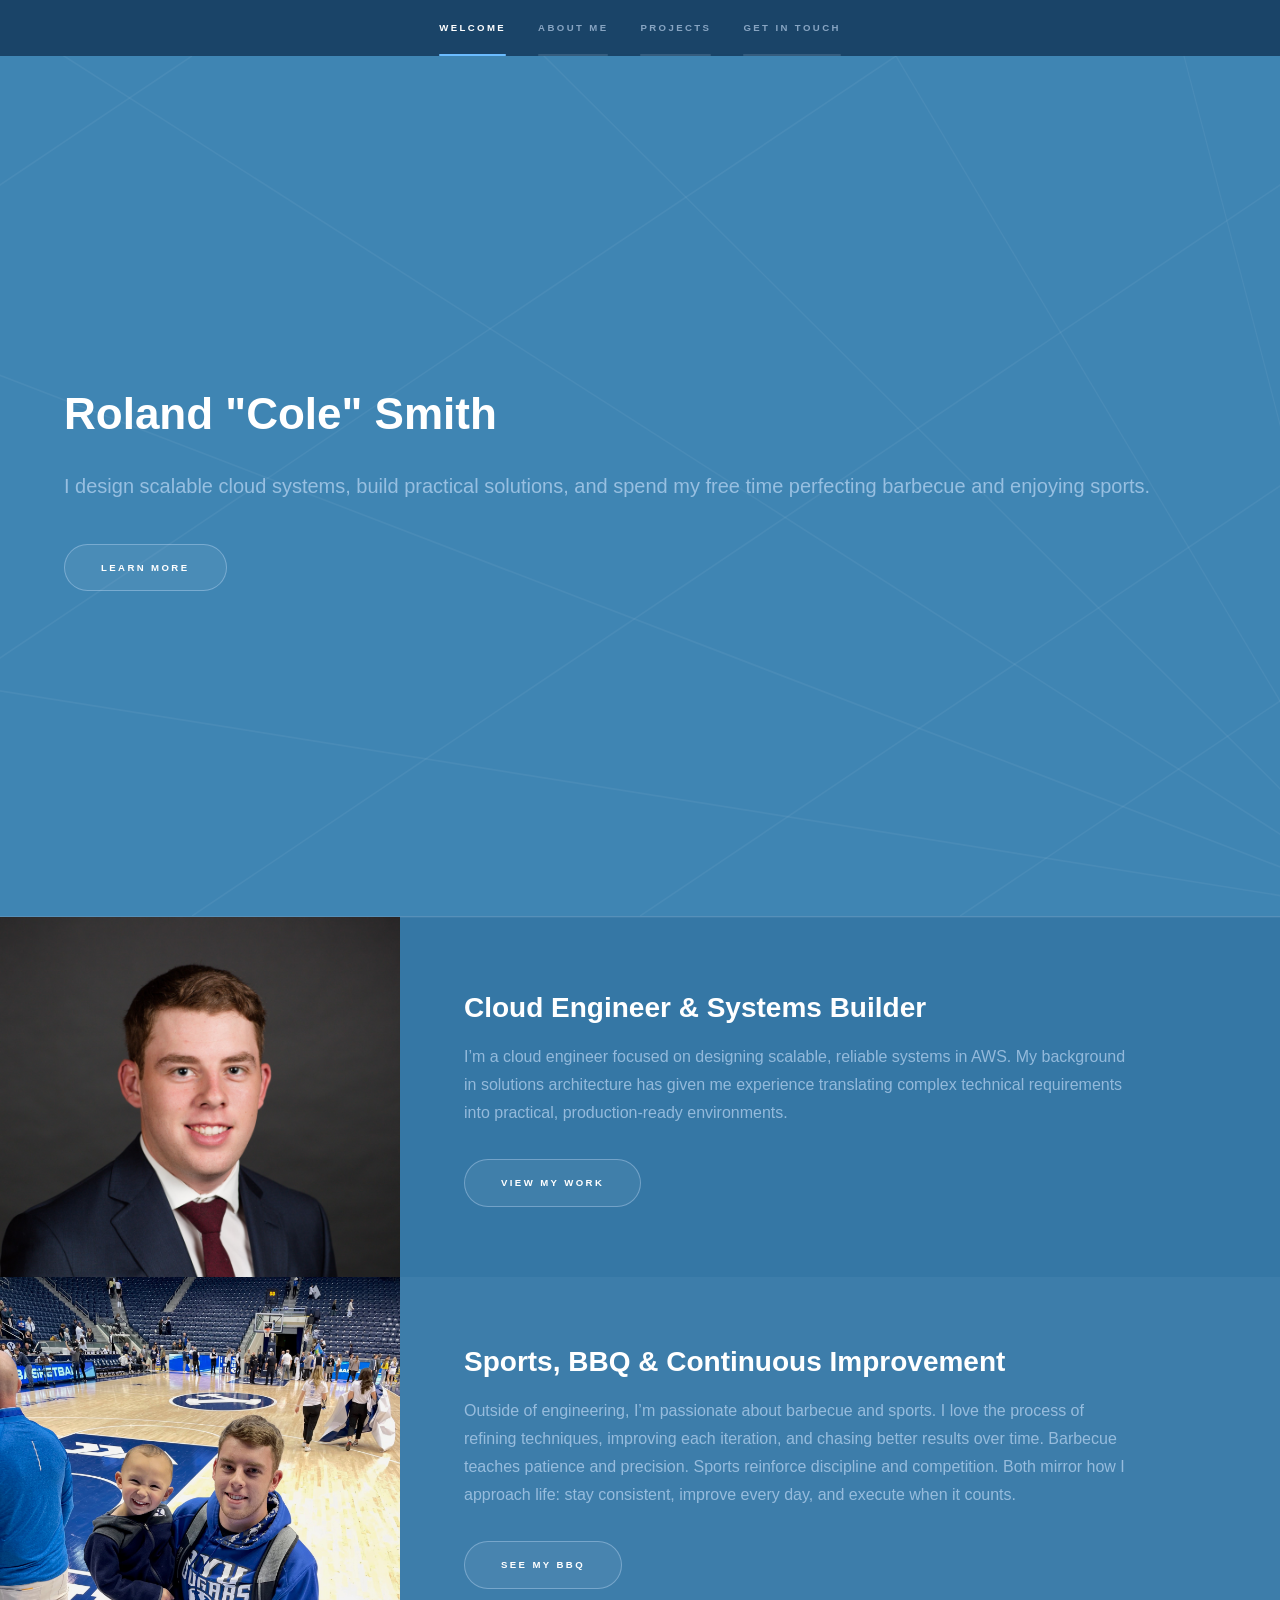
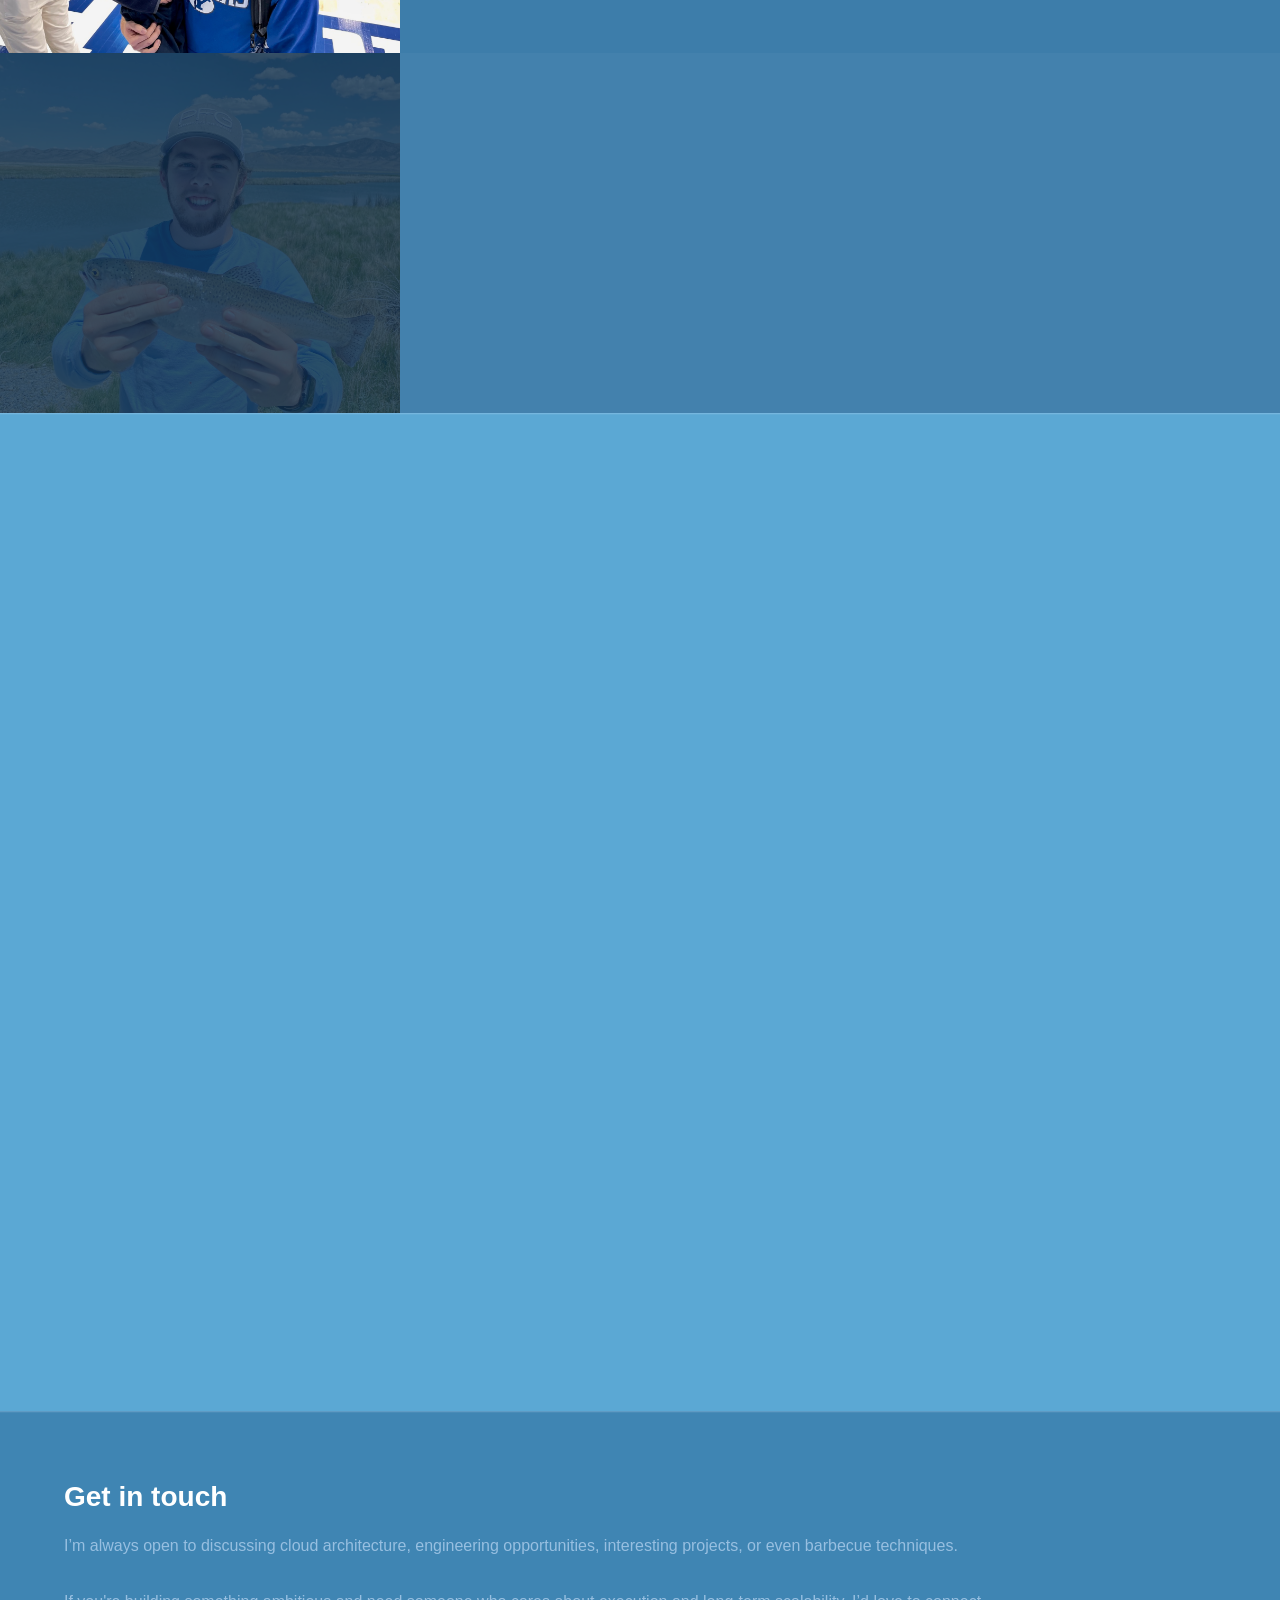
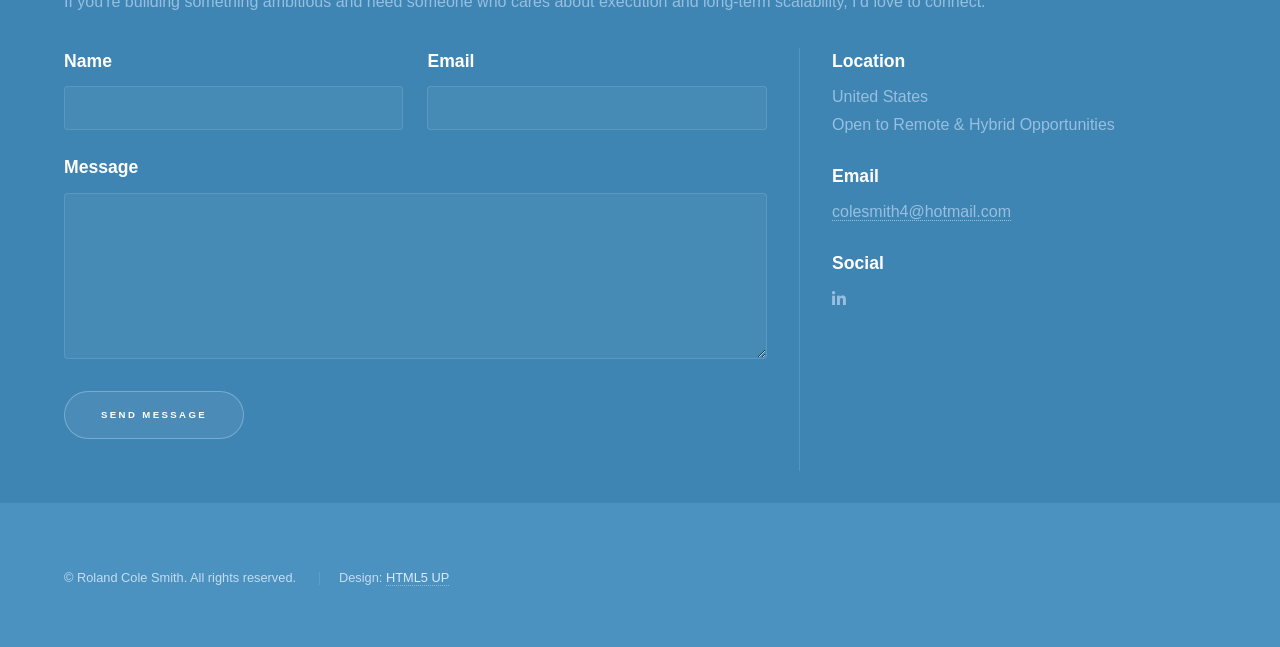
==== index.html @ 02495e06 "api integration" ====
<!doctype html>

<html>
  <head>
    <title>Roland Cole Smith</title>
    <meta charset="utf-8" />
    <meta
      name="viewport"
      content="width=device-width, initial-scale=1, user-scalable=no"
    />
    <link
      rel="icon"
      type="image/png"
      href="assets/images/favicon-rcs.png?v=2"
    />
    <link rel="shortcut icon" href="assets/images/favicon-rcs.png?v=2" />
    <link rel="apple-touch-icon" href="assets/images/favicon-rcs.png?v=2" />
    <link rel="stylesheet" href="assets/css/main.css" />
    <noscript
      ><link rel="stylesheet" href="assets/css/noscript.css"
    /></noscript>
  </head>
  <body class="is-preload">
    <!-- Sidebar -->
    <section id="sidebar">
      <div class="inner">
        <nav>
          <ul>
            <li><a href="#intro">Welcome</a></li>
            <li><a href="#one">About Me</a></li>
            <li><a href="#two">Projects</a></li>
            <li><a href="#three">Get in touch</a></li>
          </ul>
        </nav>
      </div>
    </section>

    <!-- Wrapper -->
    <div id="wrapper">
      <!-- Intro -->
      <section id="intro" class="wrapper style1 fullscreen fade-up">
        <div class="inner">
          <h1>Roland "Cole" Smith</h1>
          <p>
            I design scalable cloud systems, build practical solutions, and
            spend my free time perfecting barbecue and enjoying sports.
          </p>
          <ul class="actions">
            <li><a href="#one" class="button scrolly">Learn more</a></li>
          </ul>
        </div>
      </section>

      <!-- One -->
      <section id="one" class="wrapper style2 spotlights">
        <section>
          <a href="#" class="image"
            ><img
              src="assets/images/headshot.JPG"
              alt=""
              data-position="center center"
          /></a>
          <div class="content">
            <div class="inner">
              <h2>Cloud Engineer & Systems Builder</h2>
              <p>
                I’m a cloud engineer focused on designing scalable, reliable
                systems in AWS. My background in solutions architecture has
                given me experience translating complex technical requirements
                into practical, production-ready environments.
              </p>
              <ul class="actions">
                <li><a href="projects.html" class="button">View My Work</a></li>
              </ul>
            </div>
          </div>
        </section>
        <section>
          <a href="#" class="image"
            ><img
              src="assets/images/IMG_7461.jpeg"
              alt=""
              data-position="top center"
          /></a>
          <div class="content">
            <div class="inner">
              <h2>Sports, BBQ & Continuous Improvement</h2>
              <p>
                Outside of engineering, I’m passionate about barbecue and
                sports. I love the process of refining techniques, improving
                each iteration, and chasing better results over time. Barbecue
                teaches patience and precision. Sports reinforce discipline and
                competition. Both mirror how I approach life: stay consistent,
                improve every day, and execute when it counts.
              </p>
              <ul class="actions">
                <li><a href="food.html" class="button">See my BBQ</a></li>
              </ul>
            </div>
          </div>
        </section>
        <section>
          <a href="#" class="image"
            ><img
              src="assets/images/IMG_8150.jpeg"
              alt=""
              data-position="25% 25%"
          /></a>
          <div class="content">
            <div class="inner">
              <h2>Always Building</h2>
              <p>
                Curiosity drives me. I enjoy experimenting, breaking things,
                fixing them, and improving until they’re clean, scalable,
                resilient, and reproducible
              </p>
              <ul class="actions">
                <li><a href="#two" class="button">Learn More</a></li>
              </ul>
            </div>
          </div>
        </section>
      </section>

      <!-- Two -->
      <section id="two" class="wrapper style3 fade-up">
        <div class="inner">
          <h2>Cloud Projects</h2>
          <p>
            Aspects of hands-on projects that reflect my focus on cloud
            architecture, automation, and scalable systems.
          </p>

          <div class="features">
            <section>
              <span class="icon solid major fa-download"></span>
              <h3>Serverless Data Lake</h3>
              <p>
                Built an AWS-based data ingestion and transformation pipeline
                using S3, Lambda, Glue, and DynamoDB.
              </p>
            </section>
            <section>
              <span class="icon solid major fa-code"></span>
              <h3>Infrastructure as Code</h3>
              <p>
                Designed reproducible cloud environments using Terraform and
                CloudFormation. Automated provisioning for scalable,
                production-ready deployments.
              </p>
            </section>
            <section>
              <span class="icon solid major fa-sync-alt"></span>
              <h3>CI/CD with GitHub Actions</h3>
              <p>
                Built a GitHub Actions pipeline that automatically deploys site
                updates on push, giving a fast, repeatable release workflow.
              </p>
            </section>
            <section>
              <span class="icon solid major fa-cog"></span>
              <h3>Event-Driven Architecture</h3>
              <p>
                Implemented event-based workflows using SQS, SNS, and Lambda to
                decouple services and improve system resilience.
              </p>
            </section>
            <section>
              <span class="icon solid major fa-dollar-sign"></span>
              <h3>Cloud Cost Optimization</h3>
              <p>
                Analyzed and re-architected workloads to reduce unnecessary
                spend while maintaining performance and availability.
              </p>
            </section>
            <!--
            <section>
              <span class="icon solid major fa-gem"></span>
              <h3>Personal Experiments</h3>
              <p>
                Continuously building small systems to test architectural
                patterns, automation strategies, and new AWS services.
              </p>
            </section>
            
            -->
            <section>
              <span class="icon solid major fa-lock"></span>
              <h3>Security & Best Practices</h3>
              <p>
                Implemented IAM role design, least-privilege access policies,
                and logging/monitoring strategies to strengthen cloud security
                posture.
              </p>
            </section>
          </div>
          <ul class="actions">
            <li>
              <a href="projects.html" class="button">View This Project</a>
            </li>
          </ul>
        </div>
      </section>

      <!-- Three -->
      <section id="three" class="wrapper style1 fade-up">
        <div class="inner">
          <h2>Get in touch</h2>
          <p>
            I’m always open to discussing cloud architecture, engineering
            opportunities, interesting projects, or even barbecue techniques.
            <br /><br />
            If you're building something ambitious and need someone who cares
            about execution and long-term scalability, I’d love to connect.
          </p>

          <div class="split style1">
            <section>
              <form method="post" action="#">
                <div class="fields">
                  <div class="field half">
                    <label for="name">Name</label>
                    <input type="text" name="name" id="name" />
                  </div>
                  <div class="field half">
                    <label for="email">Email</label>
                    <input type="text" name="email" id="email" />
                  </div>
                  <div class="field">
                    <label for="message">Message</label>
                    <textarea name="message" id="message" rows="5"></textarea>
                  </div>
                </div>
                <ul class="actions">
                  <li><a href="" class="button submit">Send Message</a></li>
                </ul>
              </form>
            </section>
            <section>
              <ul class="contact">
                <li>
                  <h3>Location</h3>
                  <span>
                    United States<br />
                    Open to Remote & Hybrid Opportunities
                  </span>
                </li>
                <li>
                  <h3>Email</h3>
                  <a href="mailto:colesmith4+rolandcole@hotmail.com"
                    >colesmith4@hotmail.com</a
                  >
                </li>
                <li>
                  <h3>Social</h3>
                  <ul class="icons">
                    <li>
                      <a
                        href="https://www.linkedin.com/in/rolandcolesmith/"
                        class="icon brands fa-linkedin-in"
                        target="_blank"
                        ><span class="label">LinkedIn</span></a
                      >
                    </li>
                  </ul>
                </li>
              </ul>
            </section>
          </div>
        </div>
      </section>
    </div>

    <!-- Footer -->
    <footer id="footer" class="wrapper style1-alt">
      <div class="inner">
        <ul class="menu">
          <li>&copy; Roland Cole Smith. All rights reserved.</li>
          <li>Design: <a href="http://html5up.net">HTML5 UP</a></li>
        </ul>
      </div>
    </footer>

    <!-- Scripts -->
    <script src="assets/js/jquery.min.js"></script>
    <script src="assets/js/jquery.scrollex.min.js"></script>
    <script src="assets/js/jquery.scrolly.min.js"></script>
    <script src="assets/js/browser.min.js"></script>
    <script src="assets/js/breakpoints.min.js"></script>
    <script src="assets/js/util.js"></script>
    <script src="assets/js/main.js"></script>
  </body>
</html>
---- assets/css/main.css ----
@import url(fontawesome-all.min.css);

/*
	Hyperspace by HTML5 UP
	html5up.net | @ajlkn
	Free for personal and commercial use under the CCA 3.0 license (html5up.net/license)
*/

html,
body,
div,
span,
applet,
object,
iframe,
h1,
h2,
h3,
h4,
h5,
h6,
p,
blockquote,
pre,
a,
abbr,
acronym,
address,
big,
cite,
code,
del,
dfn,
em,
img,
ins,
kbd,
q,
s,
samp,
small,
strike,
strong,
sub,
sup,
tt,
var,
b,
u,
i,
center,
dl,
dt,
dd,
ol,
ul,
li,
fieldset,
form,
label,
legend,
table,
caption,
tbody,
tfoot,
thead,
tr,
th,
td,
article,
aside,
canvas,
details,
embed,
figure,
figcaption,
footer,
header,
hgroup,
menu,
nav,
output,
ruby,
section,
summary,
time,
mark,
audio,
video {
  margin: 0;
  padding: 0;
  border: 0;
  font-size: 100%;
  font: inherit;
  vertical-align: baseline;
}

article,
aside,
details,
figcaption,
figure,
footer,
header,
hgroup,
menu,
nav,
section {
  display: block;
}

body {
  line-height: 1;
}

ol,
ul {
  list-style: none;
}

blockquote,
q {
  quotes: none;
}

blockquote:before,
blockquote:after,
q:before,
q:after {
  content: "";
  content: none;
}

table {
  border-collapse: collapse;
  border-spacing: 0;
}

body {
  -webkit-text-size-adjust: none;
}

mark {
  background-color: transparent;
  color: inherit;
}

input::-moz-focus-inner {
  border: 0;
  padding: 0;
}

input,
select,
textarea {
  -moz-appearance: none;
  -webkit-appearance: none;
  -ms-appearance: none;
  appearance: none;
}

/* Basic */

@-ms-viewport {
  width: device-width;
}

body {
  -ms-overflow-style: scrollbar;
}

@media screen and (max-width: 480px) {
  html,
  body {
    min-width: 320px;
  }
}

html {
  box-sizing: border-box;
}

*,
*:before,
*:after {
  box-sizing: inherit;
}

body {
  background: #f4f8ff;
}

body.is-preload *,
body.is-preload *:before,
body.is-preload *:after {
  -moz-animation: none !important;
  -webkit-animation: none !important;
  -ms-animation: none !important;
  animation: none !important;
  -moz-transition: none !important;
  -webkit-transition: none !important;
  -ms-transition: none !important;
  transition: none !important;
}

/* Type */

body,
input,
select,
textarea {
  color: rgba(210, 230, 255, 0.6);
  font-family: Arial, Helvetica, sans-serif;
  font-size: 16.5pt;
  font-weight: normal;
  line-height: 1.75;
}

@media screen and (max-width: 1680px) {
  body,
  input,
  select,
  textarea {
    font-size: 13pt;
  }
}

@media screen and (max-width: 1280px) {
  body,
  input,
  select,
  textarea {
    font-size: 12pt;
  }
}

@media screen and (max-width: 360px) {
  body,
  input,
  select,
  textarea {
    font-size: 11pt;
  }
}

a {
  -moz-transition:
    color 0.2s ease,
    border-bottom-color 0.2s ease;
  -webkit-transition:
    color 0.2s ease,
    border-bottom-color 0.2s ease;
  -ms-transition:
    color 0.2s ease,
    border-bottom-color 0.2s ease;
  transition:
    color 0.2s ease,
    border-bottom-color 0.2s ease;
  border-bottom: dotted 1px rgba(210, 230, 255, 0.6);
  color: inherit;
  text-decoration: none;
}

a:hover {
  border-bottom-color: transparent;
  color: #ffffff;
}

strong,
b {
  color: #ffffff;
  font-weight: bold;
}

em,
i {
  font-style: italic;
}

p {
  margin: 0 0 2em 0;
}

h1,
h2,
h3,
h4,
h5,
h6 {
  color: #ffffff;
  font-weight: bold;
  line-height: 1.5;
  margin: 0 0 0.5em 0;
}

h1 a,
h2 a,
h3 a,
h4 a,
h5 a,
h6 a {
  color: inherit;
  text-decoration: none;
}

h1 {
  font-size: 2.75em;
}

h1.major {
  margin: 0 0 1.3em 0;
  position: relative;
  padding-bottom: 0.35em;
}

h1.major:after {
  background-image: -moz-linear-gradient(to right, #3f8efc, #6bbcff);
  background-image: -webkit-linear-gradient(to right, #3f8efc, #6bbcff);
  background-image: -ms-linear-gradient(to right, #3f8efc, #6bbcff);
  background-image: linear-gradient(to right, #3f8efc, #6bbcff);
  -moz-transition: max-width 0.2s ease;
  -webkit-transition: max-width 0.2s ease;
  -ms-transition: max-width 0.2s ease;
  transition: max-width 0.2s ease;
  border-radius: 0.2em;
  bottom: 0;
  content: "";
  height: 0.05em;
  position: absolute;
  right: 0;
  width: 100%;
}

h2 {
  font-size: 1.75em;
}

h3 {
  font-size: 1.1em;
}

h4 {
  font-size: 1em;
}

h5 {
  font-size: 0.8em;
}

h6 {
  font-size: 0.6em;
}

@media screen and (max-width: 736px) {
  h1 {
    font-size: 2em;
  }

  h2 {
    font-size: 1.25em;
  }

  h3 {
    font-size: 1em;
  }

  h4 {
    font-size: 0.8em;
  }

  h5 {
    font-size: 0.6em;
  }

  h6 {
    font-size: 0.6em;
  }
}

sub {
  font-size: 0.8em;
  position: relative;
  top: 0.5em;
}

sup {
  font-size: 0.8em;
  position: relative;
  top: -0.5em;
}

blockquote {
  border-left: solid 4px rgba(210, 230, 255, 0.15);
  font-style: italic;
  margin: 0 0 2em 0;
  padding: 0.5em 0 0.5em 2em;
}

code {
  background: rgba(210, 230, 255, 0.05);
  border-radius: 0.25em;
  border: solid 1px rgba(210, 230, 255, 0.15);
  font-family: "Courier New", monospace;
  font-size: 0.9em;
  margin: 0 0.25em;
  padding: 0.25em 0.65em;
}

pre {
  -webkit-overflow-scrolling: touch;
  font-family: "Courier New", monospace;
  font-size: 0.9em;
  margin: 0 0 2em 0;
}

pre code {
  display: block;
  line-height: 1.75em;
  padding: 1em 1.5em;
  overflow-x: auto;
}

hr {
  border: 0;
  border-bottom: solid 1px rgba(210, 230, 255, 0.15);
  margin: 2em 0;
}

hr.major {
  margin: 3em 0;
}

.align-left {
  text-align: left;
}

.align-center {
  text-align: center;
}

.align-right {
  text-align: right;
}

/* Row */

.row {
  display: flex;
  flex-wrap: wrap;
  box-sizing: border-box;
  align-items: stretch;
}

.row > * {
  box-sizing: border-box;
}

.row.gtr-uniform > * > :last-child {
  margin-bottom: 0;
}

.row.aln-left {
  justify-content: flex-start;
}

.row.aln-center {
  justify-content: center;
}

.row.aln-right {
  justify-content: flex-end;
}

.row.aln-top {
  align-items: flex-start;
}

.row.aln-middle {
  align-items: center;
}

.row.aln-bottom {
  align-items: flex-end;
}

.row > .imp {
  order: -1;
}

.row > .col-1 {
  width: 8.33333%;
}

.row > .off-1 {
  margin-left: 8.33333%;
}

.row > .col-2 {
  width: 16.66667%;
}

.row > .off-2 {
  margin-left: 16.66667%;
}

.row > .col-3 {
  width: 25%;
}

.row > .off-3 {
  margin-left: 25%;
}

.row > .col-4 {
  width: 33.33333%;
}

.row > .off-4 {
  margin-left: 33.33333%;
}

.row > .col-5 {
  width: 41.66667%;
}

.row > .off-5 {
  margin-left: 41.66667%;
}

.row > .col-6 {
  width: 50%;
}

.row > .off-6 {
  margin-left: 50%;
}

.row > .col-7 {
  width: 58.33333%;
}

.row > .off-7 {
  margin-left: 58.33333%;
}

.row > .col-8 {
  width: 66.66667%;
}

.row > .off-8 {
  margin-left: 66.66667%;
}

.row > .col-9 {
  width: 75%;
}

.row > .off-9 {
  margin-left: 75%;
}

.row > .col-10 {
  width: 83.33333%;
}

.row > .off-10 {
  margin-left: 83.33333%;
}

.row > .col-11 {
  width: 91.66667%;
}

.row > .off-11 {
  margin-left: 91.66667%;
}

.row > .col-12 {
  width: 100%;
}

.row > .off-12 {
  margin-left: 100%;
}

.row.gtr-0 {
  margin-top: 0;
  margin-left: 0em;
}

.row.gtr-0 > * {
  padding: 0 0 0 0em;
}

.row.gtr-0.gtr-uniform {
  margin-top: 0em;
}

.row.gtr-0.gtr-uniform > * {
  padding-top: 0em;
}

.row.gtr-25 {
  margin-top: 0;
  margin-left: -0.375em;
}

.row.gtr-25 > * {
  padding: 0 0 0 0.375em;
}

.row.gtr-25.gtr-uniform {
  margin-top: -0.375em;
}

.row.gtr-25.gtr-uniform > * {
  padding-top: 0.375em;
}

.row.gtr-50 {
  margin-top: 0;
  margin-left: -0.75em;
}

.row.gtr-50 > * {
  padding: 0 0 0 0.75em;
}

.row.gtr-50.gtr-uniform {
  margin-top: -0.75em;
}

.row.gtr-50.gtr-uniform > * {
  padding-top: 0.75em;
}

.row {
  margin-top: 0;
  margin-left: -1.5em;
}

.row > * {
  padding: 0 0 0 1.5em;
}

.row.gtr-uniform {
  margin-top: -1.5em;
}

.row.gtr-uniform > * {
  padding-top: 1.5em;
}

.row.gtr-150 {
  margin-top: 0;
  margin-left: -2.25em;
}

.row.gtr-150 > * {
  padding: 0 0 0 2.25em;
}

.row.gtr-150.gtr-uniform {
  margin-top: -2.25em;
}

.row.gtr-150.gtr-uniform > * {
  padding-top: 2.25em;
}

.row.gtr-200 {
  margin-top: 0;
  margin-left: -3em;
}

.row.gtr-200 > * {
  padding: 0 0 0 3em;
}

.row.gtr-200.gtr-uniform {
  margin-top: -3em;
}

.row.gtr-200.gtr-uniform > * {
  padding-top: 3em;
}

@media screen and (max-width: 1680px) {
  .row {
    display: flex;
    flex-wrap: wrap;
    box-sizing: border-box;
    align-items: stretch;
  }

  .row > * {
    box-sizing: border-box;
  }

  .row.gtr-uniform > * > :last-child {
    margin-bottom: 0;
  }

  .row.aln-left {
    justify-content: flex-start;
  }

  .row.aln-center {
    justify-content: center;
  }

  .row.aln-right {
    justify-content: flex-end;
  }

  .row.aln-top {
    align-items: flex-start;
  }

  .row.aln-middle {
    align-items: center;
  }

  .row.aln-bottom {
    align-items: flex-end;
  }

  .row > .imp-xlarge {
    order: -1;
  }

  .row > .col-1-xlarge {
    width: 8.33333%;
  }

  .row > .off-1-xlarge {
    margin-left: 8.33333%;
  }

  .row > .col-2-xlarge {
    width: 16.66667%;
  }

  .row > .off-2-xlarge {
    margin-left: 16.66667%;
  }

  .row > .col-3-xlarge {
    width: 25%;
  }

  .row > .off-3-xlarge {
    margin-left: 25%;
  }

  .row > .col-4-xlarge {
    width: 33.33333%;
  }

  .row > .off-4-xlarge {
    margin-left: 33.33333%;
  }

  .row > .col-5-xlarge {
    width: 41.66667%;
  }

  .row > .off-5-xlarge {
    margin-left: 41.66667%;
  }

  .row > .col-6-xlarge {
    width: 50%;
  }

  .row > .off-6-xlarge {
    margin-left: 50%;
  }

  .row > .col-7-xlarge {
    width: 58.33333%;
  }

  .row > .off-7-xlarge {
    margin-left: 58.33333%;
  }

  .row > .col-8-xlarge {
    width: 66.66667%;
  }

  .row > .off-8-xlarge {
    margin-left: 66.66667%;
  }

  .row > .col-9-xlarge {
    width: 75%;
  }

  .row > .off-9-xlarge {
    margin-left: 75%;
  }

  .row > .col-10-xlarge {
    width: 83.33333%;
  }

  .row > .off-10-xlarge {
    margin-left: 83.33333%;
  }

  .row > .col-11-xlarge {
    width: 91.66667%;
  }

  .row > .off-11-xlarge {
    margin-left: 91.66667%;
  }

  .row > .col-12-xlarge {
    width: 100%;
  }

  .row > .off-12-xlarge {
    margin-left: 100%;
  }

  .row.gtr-0 {
    margin-top: 0;
    margin-left: 0em;
  }

  .row.gtr-0 > * {
    padding: 0 0 0 0em;
  }

  .row.gtr-0.gtr-uniform {
    margin-top: 0em;
  }

  .row.gtr-0.gtr-uniform > * {
    padding-top: 0em;
  }

  .row.gtr-25 {
    margin-top: 0;
    margin-left: -0.375em;
  }

  .row.gtr-25 > * {
    padding: 0 0 0 0.375em;
  }

  .row.gtr-25.gtr-uniform {
    margin-top: -0.375em;
  }

  .row.gtr-25.gtr-uniform > * {
    padding-top: 0.375em;
  }

  .row.gtr-50 {
    margin-top: 0;
    margin-left: -0.75em;
  }

  .row.gtr-50 > * {
    padding: 0 0 0 0.75em;
  }

  .row.gtr-50.gtr-uniform {
    margin-top: -0.75em;
  }

  .row.gtr-50.gtr-uniform > * {
    padding-top: 0.75em;
  }

  .row {
    margin-top: 0;
    margin-left: -1.5em;
  }

  .row > * {
    padding: 0 0 0 1.5em;
  }

  .row.gtr-uniform {
    margin-top: -1.5em;
  }

  .row.gtr-uniform > * {
    padding-top: 1.5em;
  }

  .row.gtr-150 {
    margin-top: 0;
    margin-left: -2.25em;
  }

  .row.gtr-150 > * {
    padding: 0 0 0 2.25em;
  }

  .row.gtr-150.gtr-uniform {
    margin-top: -2.25em;
  }

  .row.gtr-150.gtr-uniform > * {
    padding-top: 2.25em;
  }

  .row.gtr-200 {
    margin-top: 0;
    margin-left: -3em;
  }

  .row.gtr-200 > * {
    padding: 0 0 0 3em;
  }

  .row.gtr-200.gtr-uniform {
    margin-top: -3em;
  }

  .row.gtr-200.gtr-uniform > * {
    padding-top: 3em;
  }
}

@media screen and (max-width: 1280px) {
  .row {
    display: flex;
    flex-wrap: wrap;
    box-sizing: border-box;
    align-items: stretch;
  }

  .row > * {
    box-sizing: border-box;
  }

  .row.gtr-uniform > * > :last-child {
    margin-bottom: 0;
  }

  .row.aln-left {
    justify-content: flex-start;
  }

  .row.aln-center {
    justify-content: center;
  }

  .row.aln-right {
    justify-content: flex-end;
  }

  .row.aln-top {
    align-items: flex-start;
  }

  .row.aln-middle {
    align-items: center;
  }

  .row.aln-bottom {
    align-items: flex-end;
  }

  .row > .imp-large {
    order: -1;
  }

  .row > .col-1-large {
    width: 8.33333%;
  }

  .row > .off-1-large {
    margin-left: 8.33333%;
  }

  .row > .col-2-large {
    width: 16.66667%;
  }

  .row > .off-2-large {
    margin-left: 16.66667%;
  }

  .row > .col-3-large {
    width: 25%;
  }

  .row > .off-3-large {
    margin-left: 25%;
  }

  .row > .col-4-large {
    width: 33.33333%;
  }

  .row > .off-4-large {
    margin-left: 33.33333%;
  }

  .row > .col-5-large {
    width: 41.66667%;
  }

  .row > .off-5-large {
    margin-left: 41.66667%;
  }

  .row > .col-6-large {
    width: 50%;
  }

  .row > .off-6-large {
    margin-left: 50%;
  }

  .row > .col-7-large {
    width: 58.33333%;
  }

  .row > .off-7-large {
    margin-left: 58.33333%;
  }

  .row > .col-8-large {
    width: 66.66667%;
  }

  .row > .off-8-large {
    margin-left: 66.66667%;
  }

  .row > .col-9-large {
    width: 75%;
  }

  .row > .off-9-large {
    margin-left: 75%;
  }

  .row > .col-10-large {
    width: 83.33333%;
  }

  .row > .off-10-large {
    margin-left: 83.33333%;
  }

  .row > .col-11-large {
    width: 91.66667%;
  }

  .row > .off-11-large {
    margin-left: 91.66667%;
  }

  .row > .col-12-large {
    width: 100%;
  }

  .row > .off-12-large {
    margin-left: 100%;
  }

  .row.gtr-0 {
    margin-top: 0;
    margin-left: 0em;
  }

  .row.gtr-0 > * {
    padding: 0 0 0 0em;
  }

  .row.gtr-0.gtr-uniform {
    margin-top: 0em;
  }

  .row.gtr-0.gtr-uniform > * {
    padding-top: 0em;
  }

  .row.gtr-25 {
    margin-top: 0;
    margin-left: -0.375em;
  }

  .row.gtr-25 > * {
    padding: 0 0 0 0.375em;
  }

  .row.gtr-25.gtr-uniform {
    margin-top: -0.375em;
  }

  .row.gtr-25.gtr-uniform > * {
    padding-top: 0.375em;
  }

  .row.gtr-50 {
    margin-top: 0;
    margin-left: -0.75em;
  }

  .row.gtr-50 > * {
    padding: 0 0 0 0.75em;
  }

  .row.gtr-50.gtr-uniform {
    margin-top: -0.75em;
  }

  .row.gtr-50.gtr-uniform > * {
    padding-top: 0.75em;
  }

  .row {
    margin-top: 0;
    margin-left: -1.5em;
  }

  .row > * {
    padding: 0 0 0 1.5em;
  }

  .row.gtr-uniform {
    margin-top: -1.5em;
  }

  .row.gtr-uniform > * {
    padding-top: 1.5em;
  }

  .row.gtr-150 {
    margin-top: 0;
    margin-left: -2.25em;
  }

  .row.gtr-150 > * {
    padding: 0 0 0 2.25em;
  }

  .row.gtr-150.gtr-uniform {
    margin-top: -2.25em;
  }

  .row.gtr-150.gtr-uniform > * {
    padding-top: 2.25em;
  }

  .row.gtr-200 {
    margin-top: 0;
    margin-left: -3em;
  }

  .row.gtr-200 > * {
    padding: 0 0 0 3em;
  }

  .row.gtr-200.gtr-uniform {
    margin-top: -3em;
  }

  .row.gtr-200.gtr-uniform > * {
    padding-top: 3em;
  }
}

@media screen and (max-width: 980px) {
  .row {
    display: flex;
    flex-wrap: wrap;
    box-sizing: border-box;
    align-items: stretch;
  }

  .row > * {
    box-sizing: border-box;
  }

  .row.gtr-uniform > * > :last-child {
    margin-bottom: 0;
  }

  .row.aln-left {
    justify-content: flex-start;
  }

  .row.aln-center {
    justify-content: center;
  }

  .row.aln-right {
    justify-content: flex-end;
  }

  .row.aln-top {
    align-items: flex-start;
  }

  .row.aln-middle {
    align-items: center;
  }

  .row.aln-bottom {
    align-items: flex-end;
  }

  .row > .imp-medium {
    order: -1;
  }

  .row > .col-1-medium {
    width: 8.33333%;
  }

  .row > .off-1-medium {
    margin-left: 8.33333%;
  }

  .row > .col-2-medium {
    width: 16.66667%;
  }

  .row > .off-2-medium {
    margin-left: 16.66667%;
  }

  .row > .col-3-medium {
    width: 25%;
  }

  .row > .off-3-medium {
    margin-left: 25%;
  }

  .row > .col-4-medium {
    width: 33.33333%;
  }

  .row > .off-4-medium {
    margin-left: 33.33333%;
  }

  .row > .col-5-medium {
    width: 41.66667%;
  }

  .row > .off-5-medium {
    margin-left: 41.66667%;
  }

  .row > .col-6-medium {
    width: 50%;
  }

  .row > .off-6-medium {
    margin-left: 50%;
  }

  .row > .col-7-medium {
    width: 58.33333%;
  }

  .row > .off-7-medium {
    margin-left: 58.33333%;
  }

  .row > .col-8-medium {
    width: 66.66667%;
  }

  .row > .off-8-medium {
    margin-left: 66.66667%;
  }

  .row > .col-9-medium {
    width: 75%;
  }

  .row > .off-9-medium {
    margin-left: 75%;
  }

  .row > .col-10-medium {
    width: 83.33333%;
  }

  .row > .off-10-medium {
    margin-left: 83.33333%;
  }

  .row > .col-11-medium {
    width: 91.66667%;
  }

  .row > .off-11-medium {
    margin-left: 91.66667%;
  }

  .row > .col-12-medium {
    width: 100%;
  }

  .row > .off-12-medium {
    margin-left: 100%;
  }

  .row.gtr-0 {
    margin-top: 0;
    margin-left: 0em;
  }

  .row.gtr-0 > * {
    padding: 0 0 0 0em;
  }

  .row.gtr-0.gtr-uniform {
    margin-top: 0em;
  }

  .row.gtr-0.gtr-uniform > * {
    padding-top: 0em;
  }

  .row.gtr-25 {
    margin-top: 0;
    margin-left: -0.375em;
  }

  .row.gtr-25 > * {
    padding: 0 0 0 0.375em;
  }

  .row.gtr-25.gtr-uniform {
    margin-top: -0.375em;
  }

  .row.gtr-25.gtr-uniform > * {
    padding-top: 0.375em;
  }

  .row.gtr-50 {
    margin-top: 0;
    margin-left: -0.75em;
  }

  .row.gtr-50 > * {
    padding: 0 0 0 0.75em;
  }

  .row.gtr-50.gtr-uniform {
    margin-top: -0.75em;
  }

  .row.gtr-50.gtr-uniform > * {
    padding-top: 0.75em;
  }

  .row {
    margin-top: 0;
    margin-left: -1.5em;
  }

  .row > * {
    padding: 0 0 0 1.5em;
  }

  .row.gtr-uniform {
    margin-top: -1.5em;
  }

  .row.gtr-uniform > * {
    padding-top: 1.5em;
  }

  .row.gtr-150 {
    margin-top: 0;
    margin-left: -2.25em;
  }

  .row.gtr-150 > * {
    padding: 0 0 0 2.25em;
  }

  .row.gtr-150.gtr-uniform {
    margin-top: -2.25em;
  }

  .row.gtr-150.gtr-uniform > * {
    padding-top: 2.25em;
  }

  .row.gtr-200 {
    margin-top: 0;
    margin-left: -3em;
  }

  .row.gtr-200 > * {
    padding: 0 0 0 3em;
  }

  .row.gtr-200.gtr-uniform {
    margin-top: -3em;
  }

  .row.gtr-200.gtr-uniform > * {
    padding-top: 3em;
  }
}

@media screen and (max-width: 736px) {
  .row {
    display: flex;
    flex-wrap: wrap;
    box-sizing: border-box;
    align-items: stretch;
  }

  .row > * {
    box-sizing: border-box;
  }

  .row.gtr-uniform > * > :last-child {
    margin-bottom: 0;
  }

  .row.aln-left {
    justify-content: flex-start;
  }

  .row.aln-center {
    justify-content: center;
  }

  .row.aln-right {
    justify-content: flex-end;
  }

  .row.aln-top {
    align-items: flex-start;
  }

  .row.aln-middle {
    align-items: center;
  }

  .row.aln-bottom {
    align-items: flex-end;
  }

  .row > .imp-small {
    order: -1;
  }

  .row > .col-1-small {
    width: 8.33333%;
  }

  .row > .off-1-small {
    margin-left: 8.33333%;
  }

  .row > .col-2-small {
    width: 16.66667%;
  }

  .row > .off-2-small {
    margin-left: 16.66667%;
  }

  .row > .col-3-small {
    width: 25%;
  }

  .row > .off-3-small {
    margin-left: 25%;
  }

  .row > .col-4-small {
    width: 33.33333%;
  }

  .row > .off-4-small {
    margin-left: 33.33333%;
  }

  .row > .col-5-small {
    width: 41.66667%;
  }

  .row > .off-5-small {
    margin-left: 41.66667%;
  }

  .row > .col-6-small {
    width: 50%;
  }

  .row > .off-6-small {
    margin-left: 50%;
  }

  .row > .col-7-small {
    width: 58.33333%;
  }

  .row > .off-7-small {
    margin-left: 58.33333%;
  }

  .row > .col-8-small {
    width: 66.66667%;
  }

  .row > .off-8-small {
    margin-left: 66.66667%;
  }

  .row > .col-9-small {
    width: 75%;
  }

  .row > .off-9-small {
    margin-left: 75%;
  }

  .row > .col-10-small {
    width: 83.33333%;
  }

  .row > .off-10-small {
    margin-left: 83.33333%;
  }

  .row > .col-11-small {
    width: 91.66667%;
  }

  .row > .off-11-small {
    margin-left: 91.66667%;
  }

  .row > .col-12-small {
    width: 100%;
  }

  .row > .off-12-small {
    margin-left: 100%;
  }

  .row.gtr-0 {
    margin-top: 0;
    margin-left: 0em;
  }

  .row.gtr-0 > * {
    padding: 0 0 0 0em;
  }

  .row.gtr-0.gtr-uniform {
    margin-top: 0em;
  }

  .row.gtr-0.gtr-uniform > * {
    padding-top: 0em;
  }

  .row.gtr-25 {
    margin-top: 0;
    margin-left: -0.375em;
  }

  .row.gtr-25 > * {
    padding: 0 0 0 0.375em;
  }

  .row.gtr-25.gtr-uniform {
    margin-top: -0.375em;
  }

  .row.gtr-25.gtr-uniform > * {
    padding-top: 0.375em;
  }

  .row.gtr-50 {
    margin-top: 0;
    margin-left: -0.75em;
  }

  .row.gtr-50 > * {
    padding: 0 0 0 0.75em;
  }

  .row.gtr-50.gtr-uniform {
    margin-top: -0.75em;
  }

  .row.gtr-50.gtr-uniform > * {
    padding-top: 0.75em;
  }

  .row {
    margin-top: 0;
    margin-left: -1.5em;
  }

  .row > * {
    padding: 0 0 0 1.5em;
  }

  .row.gtr-uniform {
    margin-top: -1.5em;
  }

  .row.gtr-uniform > * {
    padding-top: 1.5em;
  }

  .row.gtr-150 {
    margin-top: 0;
    margin-left: -2.25em;
  }

  .row.gtr-150 > * {
    padding: 0 0 0 2.25em;
  }

  .row.gtr-150.gtr-uniform {
    margin-top: -2.25em;
  }

  .row.gtr-150.gtr-uniform > * {
    padding-top: 2.25em;
  }

  .row.gtr-200 {
    margin-top: 0;
    margin-left: -3em;
  }

  .row.gtr-200 > * {
    padding: 0 0 0 3em;
  }

  .row.gtr-200.gtr-uniform {
    margin-top: -3em;
  }

  .row.gtr-200.gtr-uniform > * {
    padding-top: 3em;
  }
}

@media screen and (max-width: 480px) {
  .row {
    display: flex;
    flex-wrap: wrap;
    box-sizing: border-box;
    align-items: stretch;
  }

  .row > * {
    box-sizing: border-box;
  }

  .row.gtr-uniform > * > :last-child {
    margin-bottom: 0;
  }

  .row.aln-left {
    justify-content: flex-start;
  }

  .row.aln-center {
    justify-content: center;
  }

  .row.aln-right {
    justify-content: flex-end;
  }

  .row.aln-top {
    align-items: flex-start;
  }

  .row.aln-middle {
    align-items: center;
  }

  .row.aln-bottom {
    align-items: flex-end;
  }

  .row > .imp-xsmall {
    order: -1;
  }

  .row > .col-1-xsmall {
    width: 8.33333%;
  }

  .row > .off-1-xsmall {
    margin-left: 8.33333%;
  }

  .row > .col-2-xsmall {
    width: 16.66667%;
  }

  .row > .off-2-xsmall {
    margin-left: 16.66667%;
  }

  .row > .col-3-xsmall {
    width: 25%;
  }

  .row > .off-3-xsmall {
    margin-left: 25%;
  }

  .row > .col-4-xsmall {
    width: 33.33333%;
  }

  .row > .off-4-xsmall {
    margin-left: 33.33333%;
  }

  .row > .col-5-xsmall {
    width: 41.66667%;
  }

  .row > .off-5-xsmall {
    margin-left: 41.66667%;
  }

  .row > .col-6-xsmall {
    width: 50%;
  }

  .row > .off-6-xsmall {
    margin-left: 50%;
  }

  .row > .col-7-xsmall {
    width: 58.33333%;
  }

  .row > .off-7-xsmall {
    margin-left: 58.33333%;
  }

  .row > .col-8-xsmall {
    width: 66.66667%;
  }

  .row > .off-8-xsmall {
    margin-left: 66.66667%;
  }

  .row > .col-9-xsmall {
    width: 75%;
  }

  .row > .off-9-xsmall {
    margin-left: 75%;
  }

  .row > .col-10-xsmall {
    width: 83.33333%;
  }

  .row > .off-10-xsmall {
    margin-left: 83.33333%;
  }

  .row > .col-11-xsmall {
    width: 91.66667%;
  }

  .row > .off-11-xsmall {
    margin-left: 91.66667%;
  }

  .row > .col-12-xsmall {
    width: 100%;
  }

  .row > .off-12-xsmall {
    margin-left: 100%;
  }

  .row.gtr-0 {
    margin-top: 0;
    margin-left: 0em;
  }

  .row.gtr-0 > * {
    padding: 0 0 0 0em;
  }

  .row.gtr-0.gtr-uniform {
    margin-top: 0em;
  }

  .row.gtr-0.gtr-uniform > * {
    padding-top: 0em;
  }

  .row.gtr-25 {
    margin-top: 0;
    margin-left: -0.375em;
  }

  .row.gtr-25 > * {
    padding: 0 0 0 0.375em;
  }

  .row.gtr-25.gtr-uniform {
    margin-top: -0.375em;
  }

  .row.gtr-25.gtr-uniform > * {
    padding-top: 0.375em;
  }

  .row.gtr-50 {
    margin-top: 0;
    margin-left: -0.75em;
  }

  .row.gtr-50 > * {
    padding: 0 0 0 0.75em;
  }

  .row.gtr-50.gtr-uniform {
    margin-top: -0.75em;
  }

  .row.gtr-50.gtr-uniform > * {
    padding-top: 0.75em;
  }

  .row {
    margin-top: 0;
    margin-left: -1.5em;
  }

  .row > * {
    padding: 0 0 0 1.5em;
  }

  .row.gtr-uniform {
    margin-top: -1.5em;
  }

  .row.gtr-uniform > * {
    padding-top: 1.5em;
  }

  .row.gtr-150 {
    margin-top: 0;
    margin-left: -2.25em;
  }

  .row.gtr-150 > * {
    padding: 0 0 0 2.25em;
  }

  .row.gtr-150.gtr-uniform {
    margin-top: -2.25em;
  }

  .row.gtr-150.gtr-uniform > * {
    padding-top: 2.25em;
  }

  .row.gtr-200 {
    margin-top: 0;
    margin-left: -3em;
  }

  .row.gtr-200 > * {
    padding: 0 0 0 3em;
  }

  .row.gtr-200.gtr-uniform {
    margin-top: -3em;
  }

  .row.gtr-200.gtr-uniform > * {
    padding-top: 3em;
  }
}

/* Box */

.box {
  border-radius: 0.25em;
  border: solid 1px rgba(210, 230, 255, 0.15);
  margin-bottom: 2em;
  padding: 1.5em;
}

.box > :last-child,
.box > :last-child > :last-child,
.box > :last-child > :last-child > :last-child {
  margin-bottom: 0;
}

.box.alt {
  border: 0;
  border-radius: 0;
  padding: 0;
}

/* Button */

input[type="submit"],
input[type="reset"],
input[type="button"],
button,
.button {
  -moz-appearance: none;
  -webkit-appearance: none;
  -ms-appearance: none;
  appearance: none;
  -moz-transition: border-color 0.2s ease;
  -webkit-transition: border-color 0.2s ease;
  -ms-transition: border-color 0.2s ease;
  transition: border-color 0.2s ease;
  background-color: rgba(255, 255, 255, 0.06);
  border: solid 1px !important;
  border-color: rgba(210, 230, 255, 0.35) !important;
  border-radius: 3em;
  color: #ffffff !important;
  cursor: pointer;
  display: inline-block;
  font-size: 0.6em;
  font-weight: bold;
  height: calc(4.75em + 2px);
  letter-spacing: 0.25em;
  line-height: 4.75em;
  outline: 0;
  padding: 0 3.75em;
  position: relative;
  text-align: center;
  text-decoration: none;
  text-transform: uppercase;
  white-space: nowrap;
}

input[type="submit"]:after,
input[type="reset"]:after,
input[type="button"]:after,
button:after,
.button:after {
  -moz-transform: scale(0.25);
  -webkit-transform: scale(0.25);
  -ms-transform: scale(0.25);
  transform: scale(0.25);
  pointer-events: none;
  -moz-transition:
    opacity 0.2s ease,
    -moz-transform 0.2s ease;
  -webkit-transition:
    opacity 0.2s ease,
    -webkit-transform 0.2s ease;
  -ms-transition:
    opacity 0.2s ease,
    -ms-transform 0.2s ease;
  transition:
    opacity 0.2s ease,
    transform 0.2s ease;
  background: #ffffff;
  border-radius: 3em;
  content: "";
  height: 100%;
  left: 0;
  opacity: 0;
  position: absolute;
  top: 0;
  width: 100%;
}

input[type="submit"].icon:before,
input[type="reset"].icon:before,
input[type="button"].icon:before,
button.icon:before,
.button.icon:before {
  margin-right: 0.75em;
}

input[type="submit"].fit,
input[type="reset"].fit,
input[type="button"].fit,
button.fit,
.button.fit {
  width: 100%;
}

input[type="submit"].small,
input[type="reset"].small,
input[type="button"].small,
button.small,
.button.small {
  font-size: 0.4em;
}

input[type="submit"].large,
input[type="reset"].large,
input[type="button"].large,
button.large,
.button.large {
  font-size: 0.8em;
}

input[type="submit"].primary,
input[type="reset"].primary,
input[type="button"].primary,
button.primary,
.button.primary {
  background-color: #ffffff;
  color: #312450 !important;
}

input[type="submit"].primary:after,
input[type="reset"].primary:after,
input[type="button"].primary:after,
button.primary:after,
.button.primary:after {
  display: none;
}

input[type="submit"].disabled,
input[type="submit"]:disabled,
input[type="reset"].disabled,
input[type="reset"]:disabled,
input[type="button"].disabled,
input[type="button"]:disabled,
button.disabled,
button:disabled,
.button.disabled,
.button:disabled {
  cursor: default;
  opacity: 0.5;
  pointer-events: none;
}

input[type="submit"]:hover,
input[type="reset"]:hover,
input[type="button"]:hover,
button:hover,
.button:hover {
  border-color: rgba(255, 255, 255, 0.85) !important;
  background-color: rgba(255, 255, 255, 0.1);
}

input[type="submit"]:hover:after,
input[type="reset"]:hover:after,
input[type="button"]:hover:after,
button:hover:after,
.button:hover:after {
  opacity: 0.05;
  -moz-transform: scale(1);
  -webkit-transform: scale(1);
  -ms-transform: scale(1);
  transform: scale(1);
}

input[type="submit"]:hover:active,
input[type="reset"]:hover:active,
input[type="button"]:hover:active,
button:hover:active,
.button:hover:active {
  border-color: #ffffff !important;
}

input[type="submit"]:hover:active:after,
input[type="reset"]:hover:active:after,
input[type="button"]:hover:active:after,
button:hover:active:after,
.button:hover:active:after {
  opacity: 0.1;
}

/* Features */

.features {
  display: -moz-flex;
  display: -webkit-flex;
  display: -ms-flex;
  display: flex;
  -moz-flex-wrap: wrap;
  -webkit-flex-wrap: wrap;
  -ms-flex-wrap: wrap;
  flex-wrap: wrap;
  border-radius: 0.25em;
  border: solid 1px rgba(210, 230, 255, 0.15);
  background: rgba(210, 230, 255, 0.05);
  margin: 0 0 2em 0;
}

.features section {
  padding: 3.5em 3em 1em 7em;
  width: 50%;
  border-top: solid 1px rgba(210, 230, 255, 0.15);
  position: relative;
}

.features section:nth-child(-n + 2) {
  border-top-width: 0;
}

.features section:nth-child(2n) {
  border-left: solid 1px rgba(210, 230, 255, 0.15);
}

.features section .icon {
  -moz-transition:
    opacity 0.5s ease,
    -moz-transform 0.5s ease;
  -webkit-transition:
    opacity 0.5s ease,
    -webkit-transform 0.5s ease;
  -ms-transition:
    opacity 0.5s ease,
    -ms-transform 0.5s ease;
  transition:
    opacity 0.5s ease,
    transform 0.5s ease;
  -moz-transition-delay: 1s;
  -webkit-transition-delay: 1s;
  -ms-transition-delay: 1s;
  transition-delay: 1s;
  -moz-transform: scale(1);
  -webkit-transform: scale(1);
  -ms-transform: scale(1);
  transform: scale(1);
  position: absolute;
  left: 3em;
  top: 3em;
  opacity: 1;
}

.features section:nth-child(1) .icon {
  -moz-transition-delay: 0.15s;
  -webkit-transition-delay: 0.15s;
  -ms-transition-delay: 0.15s;
  transition-delay: 0.15s;
}

.features section:nth-child(2) .icon {
  -moz-transition-delay: 0.3s;
  -webkit-transition-delay: 0.3s;
  -ms-transition-delay: 0.3s;
  transition-delay: 0.3s;
}

.features section:nth-child(3) .icon {
  -moz-transition-delay: 0.45s;
  -webkit-transition-delay: 0.45s;
  -ms-transition-delay: 0.45s;
  transition-delay: 0.45s;
}

.features section:nth-child(4) .icon {
  -moz-transition-delay: 0.6s;
  -webkit-transition-delay: 0.6s;
  -ms-transition-delay: 0.6s;
  transition-delay: 0.6s;
}

.features section:nth-child(5) .icon {
  -moz-transition-delay: 0.75s;
  -webkit-transition-delay: 0.75s;
  -ms-transition-delay: 0.75s;
  transition-delay: 0.75s;
}

.features section:nth-child(6) .icon {
  -moz-transition-delay: 0.9s;
  -webkit-transition-delay: 0.9s;
  -ms-transition-delay: 0.9s;
  transition-delay: 0.9s;
}

.features section:nth-child(7) .icon {
  -moz-transition-delay: 1.05s;
  -webkit-transition-delay: 1.05s;
  -ms-transition-delay: 1.05s;
  transition-delay: 1.05s;
}

.features section:nth-child(8) .icon {
  -moz-transition-delay: 1.2s;
  -webkit-transition-delay: 1.2s;
  -ms-transition-delay: 1.2s;
  transition-delay: 1.2s;
}

.features section:nth-child(9) .icon {
  -moz-transition-delay: 1.35s;
  -webkit-transition-delay: 1.35s;
  -ms-transition-delay: 1.35s;
  transition-delay: 1.35s;
}

.features section:nth-child(10) .icon {
  -moz-transition-delay: 1.5s;
  -webkit-transition-delay: 1.5s;
  -ms-transition-delay: 1.5s;
  transition-delay: 1.5s;
}

.features section:nth-child(11) .icon {
  -moz-transition-delay: 1.65s;
  -webkit-transition-delay: 1.65s;
  -ms-transition-delay: 1.65s;
  transition-delay: 1.65s;
}

.features section:nth-child(12) .icon {
  -moz-transition-delay: 1.8s;
  -webkit-transition-delay: 1.8s;
  -ms-transition-delay: 1.8s;
  transition-delay: 1.8s;
}

.features section:nth-child(13) .icon {
  -moz-transition-delay: 1.95s;
  -webkit-transition-delay: 1.95s;
  -ms-transition-delay: 1.95s;
  transition-delay: 1.95s;
}

.features section:nth-child(14) .icon {
  -moz-transition-delay: 2.1s;
  -webkit-transition-delay: 2.1s;
  -ms-transition-delay: 2.1s;
  transition-delay: 2.1s;
}

.features section:nth-child(15) .icon {
  -moz-transition-delay: 2.25s;
  -webkit-transition-delay: 2.25s;
  -ms-transition-delay: 2.25s;
  transition-delay: 2.25s;
}

.features section:nth-child(16) .icon {
  -moz-transition-delay: 2.4s;
  -webkit-transition-delay: 2.4s;
  -ms-transition-delay: 2.4s;
  transition-delay: 2.4s;
}

.features section:nth-child(17) .icon {
  -moz-transition-delay: 2.55s;
  -webkit-transition-delay: 2.55s;
  -ms-transition-delay: 2.55s;
  transition-delay: 2.55s;
}

.features section:nth-child(18) .icon {
  -moz-transition-delay: 2.7s;
  -webkit-transition-delay: 2.7s;
  -ms-transition-delay: 2.7s;
  transition-delay: 2.7s;
}

.features section:nth-child(19) .icon {
  -moz-transition-delay: 2.85s;
  -webkit-transition-delay: 2.85s;
  -ms-transition-delay: 2.85s;
  transition-delay: 2.85s;
}

.features section:nth-child(20) .icon {
  -moz-transition-delay: 3s;
  -webkit-transition-delay: 3s;
  -ms-transition-delay: 3s;
  transition-delay: 3s;
}

.features.inactive section .icon {
  -moz-transform: scale(0.5);
  -webkit-transform: scale(0.5);
  -ms-transform: scale(0.5);
  transform: scale(0.5);
  opacity: 0;
}

@media screen and (max-width: 980px) {
  .features {
    display: block;
  }

  .features section {
    border-top-width: 1px !important;
    border-left-width: 0 !important;
    width: 100%;
  }

  .features section:first-child {
    border-top-width: 0 !important;
  }
}

@media screen and (max-width: 736px) {
  .features section {
    padding: 2.5em 1.5em 0.1em 5.5em;
  }

  .features section .icon {
    left: 1.5em;
    top: 2em;
  }
}

@media screen and (max-width: 480px) {
  .features section {
    padding: 2em 1.5em 0.1em 1.5em;
  }

  .features section .icon {
    left: 0;
    position: relative;
    top: 0;
  }
}

/* Form */

form {
  margin: 0 0 2em 0;
}

form > :last-child {
  margin-bottom: 0;
}

form > .fields {
  display: -moz-flex;
  display: -webkit-flex;
  display: -ms-flex;
  display: flex;
  -moz-flex-wrap: wrap;
  -webkit-flex-wrap: wrap;
  -ms-flex-wrap: wrap;
  flex-wrap: wrap;
  width: calc(100% + 3em);
  margin: -1.5em 0 2em -1.5em;
}

form > .fields > .field {
  -moz-flex-grow: 0;
  -webkit-flex-grow: 0;
  -ms-flex-grow: 0;
  flex-grow: 0;
  -moz-flex-shrink: 0;
  -webkit-flex-shrink: 0;
  -ms-flex-shrink: 0;
  flex-shrink: 0;
  padding: 1.5em 0 0 1.5em;
  width: calc(100% - 1.5em);
}

form > .fields > .field.half {
  width: calc(50% - 0.75em);
}

form > .fields > .field.third {
  width: calc(100% / 3 - 0.5em);
}

form > .fields > .field.quarter {
  width: calc(25% - 0.375em);
}

@media screen and (max-width: 480px) {
  form > .fields {
    width: calc(100% + 3em);
    margin: -1.5em 0 2em -1.5em;
  }

  form > .fields > .field {
    padding: 1.5em 0 0 1.5em;
    width: calc(100% - 1.5em);
  }

  form > .fields > .field.half {
    width: calc(100% - 1.5em);
  }

  form > .fields > .field.third {
    width: calc(100% - 1.5em);
  }

  form > .fields > .field.quarter {
    width: calc(100% - 1.5em);
  }
}

label {
  color: #ffffff;
  font-weight: bold;
  line-height: 1.5;
  margin: 0 0 0.7em 0;
  display: block;
  font-size: 1.1em;
}

input[type="text"],
input[type="password"],
input[type="email"],
input[type="tel"],
select,
textarea {
  -moz-appearance: none;
  -webkit-appearance: none;
  -ms-appearance: none;
  appearance: none;
  background: rgba(210, 230, 255, 0.05);
  border-radius: 0.25em;
  border: none;
  border: solid 1px rgba(210, 230, 255, 0.15);
  color: inherit;
  display: block;
  outline: 0;
  padding: 0 1em;
  text-decoration: none;
  width: 100%;
}

input[type="text"]:invalid,
input[type="password"]:invalid,
input[type="email"]:invalid,
input[type="tel"]:invalid,
select:invalid,
textarea:invalid {
  box-shadow: none;
}

input[type="text"]:focus,
input[type="password"]:focus,
input[type="email"]:focus,
input[type="tel"]:focus,
select:focus,
textarea:focus {
  border-color: #ffffff;
  box-shadow: 0 0 0 1px #ffffff;
}

select {
  background-image: url("data:image/svg+xml;charset=utf8,%3Csvg xmlns='http://www.w3.org/2000/svg' width='40' height='40' preserveAspectRatio='none' viewBox='0 0 40 40'%3E%3Cpath d='M9.4,12.3l10.4,10.4l10.4-10.4c0.2-0.2,0.5-0.4,0.9-0.4c0.3,0,0.6,0.1,0.9,0.4l3.3,3.3c0.2,0.2,0.4,0.5,0.4,0.9 c0,0.4-0.1,0.6-0.4,0.9L20.7,31.9c-0.2,0.2-0.5,0.4-0.9,0.4c-0.3,0-0.6-0.1-0.9-0.4L4.3,17.3c-0.2-0.2-0.4-0.5-0.4-0.9 c0-0.4,0.1-0.6,0.4-0.9l3.3-3.3c0.2-0.2,0.5-0.4,0.9-0.4S9.1,12.1,9.4,12.3z' fill='rgba(210, 230, 255, 0.15)' /%3E%3C/svg%3E");
  background-size: 1.25rem;
  background-repeat: no-repeat;
  background-position: calc(100% - 1rem) center;
  height: 2.75em;
  padding-right: 2.75em;
  text-overflow: ellipsis;
}

select option {
  color: #ffffff;
  background: #312450;
}

select:focus::-ms-value {
  background-color: transparent;
}

select::-ms-expand {
  display: none;
}

input[type="text"],
input[type="password"],
input[type="email"],
select {
  height: 2.75em;
}

textarea {
  padding: 0.75em 1em;
}

body.is-ie textarea {
  min-height: 10em;
}

input[type="checkbox"],
input[type="radio"] {
  -moz-appearance: none;
  -webkit-appearance: none;
  -ms-appearance: none;
  appearance: none;
  display: block;
  float: left;
  margin-right: -2em;
  opacity: 0;
  width: 1em;
  z-index: -1;
}

input[type="checkbox"] + label,
input[type="radio"] + label {
  text-decoration: none;
  color: rgba(210, 230, 255, 0.6);
  cursor: pointer;
  display: inline-block;
  font-size: 1em;
  font-weight: normal;
  padding-left: 2.4em;
  padding-right: 0.75em;
  position: relative;
}

input[type="checkbox"] + label:before,
input[type="radio"] + label:before {
  -moz-osx-font-smoothing: grayscale;
  -webkit-font-smoothing: antialiased;
  display: inline-block;
  font-style: normal;
  font-variant: normal;
  text-rendering: auto;
  line-height: 1;
  text-transform: none !important;
  font-family: "Font Awesome 5 Free";
  font-weight: 900;
}

input[type="checkbox"] + label:before,
input[type="radio"] + label:before {
  background: rgba(210, 230, 255, 0.05);
  border-radius: 0.25em;
  border: solid 1px rgba(210, 230, 255, 0.15);
  content: "";
  display: inline-block;
  font-size: 0.8em;
  height: 2.0625em;
  left: 0;
  line-height: 2.0625em;
  position: absolute;
  text-align: center;
  top: 0;
  width: 2.0625em;
}

input[type="checkbox"]:checked + label:before,
input[type="radio"]:checked + label:before {
  background: #ffffff;
  border-color: #ffffff;
  color: #6bbcff;
  content: "\f00c";
}

input[type="checkbox"]:focus + label:before,
input[type="radio"]:focus + label:before {
  border-color: #ffffff;
  box-shadow: 0 0 0 1px #ffffff;
}

input[type="checkbox"] + label:before {
  border-radius: 0.25em;
}

input[type="radio"] + label:before {
  border-radius: 100%;
}

::-webkit-input-placeholder {
  color: rgba(210, 230, 255, 0.35) !important;
  opacity: 1;
}

:-moz-placeholder {
  color: rgba(210, 230, 255, 0.35) !important;
  opacity: 1;
}

::-moz-placeholder {
  color: rgba(210, 230, 255, 0.35) !important;
  opacity: 1;
}

:-ms-input-placeholder {
  color: rgba(210, 230, 255, 0.35) !important;
  opacity: 1;
}

/* Icon */

.icon {
  text-decoration: none;
  border-bottom: none;
  position: relative;
}

.icon:before {
  -moz-osx-font-smoothing: grayscale;
  -webkit-font-smoothing: antialiased;
  display: inline-block;
  font-style: normal;
  font-variant: normal;
  text-rendering: auto;
  line-height: 1;
  text-transform: none !important;
  font-family: "Font Awesome 5 Free";
  font-weight: 400;
}

.icon > .label {
  display: none;
}

.icon:before {
  line-height: inherit;
}

.icon.solid:before {
  font-weight: 900;
}

.icon.brands:before {
  font-family: "Font Awesome 5 Brands";
}

.icon.major {
  width: 2.5em;
  height: 2.5em;
  display: block;
  background: #ffffff;
  border-radius: 100%;
  color: #312450;
  text-align: center;
  line-height: 2.5em;
  margin: 0 0 1.3em 0;
}

.icon.major:before {
  font-size: 1.25em;
}

.wrapper.style1 .icon.major:before {
  color: #3f8efc; /* keep bright primary blue */
}

.wrapper.style1-alt .icon.major:before {
  color: #4a90e2; /* softer medium blue */
}

.wrapper.style2 .icon.major:before {
  color: #5aa9e6; /* lighter soft blue */
}

.wrapper.style2-alt .icon.major:before {
  color: #3f7eea; /* slightly darker blue accent */
}

.wrapper.style3 .icon.major:before {
  color: #6bbcff; /* keep your lighter blue */
}

.wrapper.style3-alt .icon.major:before {
  color: #3f8efc; /* bright accent to match headings */
}

/* Image */

.image {
  border-radius: 0.25em;
  border: 0;
  display: inline-block;
  position: relative;
}

.image img {
  border-radius: 0.25em;
  display: block;
}

.image.left,
.image.right {
  max-width: 40%;
}

.image.left img,
.image.right img {
  width: 100%;
}

.image.left {
  float: left;
  margin: 0 1.5em 1em 0;
  top: 0.25em;
}

.image.right {
  float: right;
  margin: 0 0 1em 1.5em;
  top: 0.25em;
}

.image.fit {
  display: block;
  margin: 0 0 2em 0;
  width: 100%;
}

.image.fit img {
  width: 100%;
}

.image.main {
  display: block;
  margin: 0 0 3em 0;
  width: 100%;
}

.image.main img {
  width: 100%;
}

/* List */

ol {
  list-style: decimal;
  margin: 0 0 2em 0;
  padding-left: 1.25em;
}

ol li {
  padding-left: 0.25em;
}

ul {
  list-style: disc;
  margin: 0 0 2em 0;
  padding-left: 1em;
}

ul li {
  padding-left: 0.5em;
}

ul.alt {
  list-style: none;
  padding-left: 0;
}

ul.alt li {
  border-top: solid 1px rgba(210, 230, 255, 0.15);
  padding: 0.5em 0;
}

ul.alt li:first-child {
  border-top: 0;
  padding-top: 0;
}

dl {
  margin: 0 0 2em 0;
}

dl dt {
  display: block;
  font-weight: bold;
  margin: 0 0 1em 0;
}

dl dd {
  margin-left: 2em;
}

/* Actions */

ul.actions {
  display: -moz-flex;
  display: -webkit-flex;
  display: -ms-flex;
  display: flex;
  cursor: default;
  list-style: none;
  margin-left: -1em;
  padding-left: 0;
}

ul.actions li {
  padding: 0 0 0 1em;
  vertical-align: middle;
}

ul.actions.special {
  -moz-justify-content: center;
  -webkit-justify-content: center;
  -ms-justify-content: center;
  justify-content: center;
  width: 100%;
  margin-left: 0;
}

ul.actions.special li:first-child {
  padding-left: 0;
}

ul.actions.stacked {
  -moz-flex-direction: column;
  -webkit-flex-direction: column;
  -ms-flex-direction: column;
  flex-direction: column;
  margin-left: 0;
}

ul.actions.stacked li {
  padding: 1.3em 0 0 0;
}

ul.actions.stacked li:first-child {
  padding-top: 0;
}

ul.actions.fit {
  width: calc(100% + 1em);
}

ul.actions.fit li {
  -moz-flex-grow: 1;
  -webkit-flex-grow: 1;
  -ms-flex-grow: 1;
  flex-grow: 1;
  -moz-flex-shrink: 1;
  -webkit-flex-shrink: 1;
  -ms-flex-shrink: 1;
  flex-shrink: 1;
  width: 100%;
}

ul.actions.fit li > * {
  width: 100%;
}

ul.actions.fit.stacked {
  width: 100%;
}

@media screen and (max-width: 480px) {
  ul.actions:not(.fixed) {
    -moz-flex-direction: column;
    -webkit-flex-direction: column;
    -ms-flex-direction: column;
    flex-direction: column;
    margin-left: 0;
    width: 100% !important;
  }

  ul.actions:not(.fixed) li {
    -moz-flex-grow: 1;
    -webkit-flex-grow: 1;
    -ms-flex-grow: 1;
    flex-grow: 1;
    -moz-flex-shrink: 1;
    -webkit-flex-shrink: 1;
    -ms-flex-shrink: 1;
    flex-shrink: 1;
    padding: 1em 0 0 0;
    text-align: center;
    width: 100%;
  }

  ul.actions:not(.fixed) li > * {
    width: 100%;
  }

  ul.actions:not(.fixed) li:first-child {
    padding-top: 0;
  }

  ul.actions:not(.fixed) li input[type="submit"],
  ul.actions:not(.fixed) li input[type="reset"],
  ul.actions:not(.fixed) li input[type="button"],
  ul.actions:not(.fixed) li button,
  ul.actions:not(.fixed) li .button {
    width: 100%;
  }

  ul.actions:not(.fixed) li input[type="submit"].icon:before,
  ul.actions:not(.fixed) li input[type="reset"].icon:before,
  ul.actions:not(.fixed) li input[type="button"].icon:before,
  ul.actions:not(.fixed) li button.icon:before,
  ul.actions:not(.fixed) li .button.icon:before {
    margin-left: -0.5rem;
  }
}

/* Contact */

ul.contact {
  list-style: none;
  padding: 0;
}

ul.contact > li {
  padding: 0;
  margin: 1.5em 0 0 0;
}

ul.contact > li:first-child {
  margin-top: 0;
}

/* Icons */

ul.icons {
  cursor: default;
  list-style: none;
  padding-left: 0;
}

ul.icons li {
  display: inline-block;
  padding: 0 0.75em 0 0;
}

ul.icons li:last-child {
  padding-right: 0;
}

ul.icons li > a,
ul.icons li > span {
  border: 0;
}

ul.icons li > a .label,
ul.icons li > span .label {
  display: none;
}

/* Menu */

ul.menu {
  list-style: none;
  padding: 0;
}

ul.menu > li {
  border-left: solid 1px rgba(210, 230, 255, 0.15);
  display: inline-block;
  line-height: 1;
  margin-left: 1.5em;
  padding: 0 0 0 1.5em;
}

ul.menu > li:first-child {
  border-left: 0;
  margin: 0;
  padding-left: 0;
}

@media screen and (max-width: 480px) {
  ul.menu > li {
    border-left: 0;
    display: block;
    line-height: inherit;
    margin: 0.5em 0 0 0;
    padding-left: 0;
  }
}

/* Section/Article */

section.special,
article.special {
  text-align: center;
}

header p {
  color: rgba(210, 230, 255, 0.6);
  position: relative;
  margin: 0 0 1.5em 0;
}

header h2 + p {
  font-size: 1.25em;
  margin-top: -1em;
  line-height: 1.5em;
}

header h3 + p {
  font-size: 1.1em;
  margin-top: -0.8em;
  line-height: 1.5em;
}

header h4 + p,
header h5 + p,
header h6 + p {
  font-size: 0.9em;
  margin-top: -0.6em;
  line-height: 1.5em;
}

/* Split */

.split {
  display: -moz-flex;
  display: -webkit-flex;
  display: -ms-flex;
  display: flex;
}

.split > * {
  width: calc(50% - 2.5em);
}

.split > :nth-child(2n - 1) {
  padding-right: 2.5em;
  border-right: solid 1px rgba(210, 230, 255, 0.15);
}

.split > :nth-child(2n) {
  padding-left: 2.5em;
}

.split.style1 > :nth-child(2n - 1) {
  width: calc(66.66666% - 2.5em);
}

.split.style1 > :nth-child(2n) {
  width: calc(33.33333% - 2.5em);
}

@media screen and (max-width: 1680px) {
  .split > * {
    width: calc(50% - 2em);
  }

  .split > :nth-child(2n - 1) {
    padding-right: 2em;
  }

  .split > :nth-child(2n) {
    padding-left: 2em;
  }

  .split.style1 > :nth-child(2n - 1) {
    width: calc(66.66666% - 2em);
  }

  .split.style1 > :nth-child(2n) {
    width: calc(33.33333% - 2em);
  }
}

@media screen and (max-width: 980px) {
  .split {
    display: block;
  }

  .split > * {
    border-top: solid 1px rgba(210, 230, 255, 0.15);
    margin: 4em 0 0 0;
    padding: 4em 0 0 0;
    width: 100% !important;
  }

  .split > :nth-child(2n - 1) {
    border-right: 0;
    padding-right: 0;
  }

  .split > :nth-child(2n) {
    padding-left: 0;
  }

  .split > :first-child {
    border-top: 0;
    margin-top: 0;
    padding-top: 0;
  }
}

@media screen and (max-width: 736px) {
  .split > * {
    margin: 3em 0 0 0;
    padding: 3em 0 0 0;
  }
}

/* Spotlights */

.spotlights > section {
  display: -moz-flex;
  display: -webkit-flex;
  display: -ms-flex;
  display: flex;
  -moz-flex-direction: row;
  -webkit-flex-direction: row;
  -ms-flex-direction: row;
  flex-direction: row;
  min-height: 22.5em;
}

body.is-ie .spotlights > section {
  min-height: 0;
}

.spotlights > section > .image {
  background-position: center center;
  background-size: cover;
  border-radius: 0;
  display: block;
  position: relative;
  width: 25em;
}

.spotlights > section > .image img {
  border-radius: 0;
  display: block;
}

.spotlights > section > .image:before {
  -moz-transition: opacity 1s ease;
  -webkit-transition: opacity 1s ease;
  -ms-transition: opacity 1s ease;
  transition: opacity 1s ease;
  background: rgba(18, 48, 77, 0.82);
  content: "";
  display: block;
  height: 100%;
  left: 0;
  opacity: 0;
  position: absolute;
  top: 0;
  width: 100%;
}

.spotlights > section > .content {
  padding: 4em 5em 2em 5em;
  display: -moz-flex;
  display: -webkit-flex;
  display: -ms-flex;
  display: flex;
  -moz-flex-direction: column;
  -webkit-flex-direction: column;
  -ms-flex-direction: column;
  flex-direction: column;
  -moz-justify-content: center;
  -webkit-justify-content: center;
  -ms-justify-content: center;
  justify-content: center;
  width: 50em;
  -ms-flex: 1;
}

.spotlights > section > .content > .inner {
  -moz-transform: translateX(0) translateY(0);
  -webkit-transform: translateX(0) translateY(0);
  -ms-transform: translateX(0) translateY(0);
  transform: translateX(0) translateY(0);
  -moz-transition:
    opacity 1s ease,
    -moz-transform 1s ease;
  -webkit-transition:
    opacity 1s ease,
    -webkit-transform 1s ease;
  -ms-transition:
    opacity 1s ease,
    -ms-transform 1s ease;
  transition:
    opacity 1s ease,
    transform 1s ease;
  opacity: 1;
}

.spotlights > section:nth-child(2) {
  background-color: rgba(210, 230, 255, 0.05);
}

.spotlights > section:nth-child(3) {
  background-color: rgba(210, 230, 255, 0.09);
}

.spotlights > section.inactive > .image:before,
body.is-preload .spotlights > section > .image:before {
  opacity: 1;
}

.spotlights > section.inactive > .content > .inner,
body.is-preload .spotlights > section > .content > .inner {
  -moz-transform: translateX(-1em);
  -webkit-transform: translateX(-1em);
  -ms-transform: translateX(-1em);
  transform: translateX(-1em);
  opacity: 0;
}

@media screen and (max-width: 1680px) {
  .spotlights > section > .content {
    padding: 4em 4em 2em 4em;
  }
}

@media screen and (max-width: 980px) {
  .spotlights > section {
    display: block;
  }

  .spotlights > section > .image {
    width: 100%;
    height: 50vh;
  }

  .spotlights > section > .content {
    width: 100%;
  }

  .spotlights > section.inactive > .content > .inner,
  body.is-preload .spotlights > section > .content > .inner {
    -moz-transform: translateY(1em);
    -webkit-transform: translateY(1em);
    -ms-transform: translateY(1em);
    transform: translateY(1em);
  }
}

@media screen and (max-width: 736px) {
  .spotlights > section > .image {
    height: 50vh;
    min-height: 15em;
  }

  .spotlights > section > .content {
    padding: 3em 2em 1em 2em;
  }
}

/* Table */

.table-wrapper {
  -webkit-overflow-scrolling: touch;
  overflow-x: auto;
}

table {
  margin: 0 0 2em 0;
  width: 100%;
}

table tbody tr {
  border: solid 1px rgba(210, 230, 255, 0.15);
  border-left: 0;
  border-right: 0;
}

table tbody tr:nth-child(2n + 1) {
  background-color: rgba(210, 230, 255, 0.05);
}

table td {
  padding: 0.75em 0.75em;
}

table th {
  color: #ffffff;
  font-size: 1em;
  font-weight: bold;
  padding: 0 0.75em 0.75em 0.75em;
  text-align: left;
}

table thead {
  border-bottom: solid 2px rgba(210, 230, 255, 0.15);
}

table tfoot {
  border-top: solid 2px rgba(210, 230, 255, 0.15);
}

table.alt {
  border-collapse: separate;
}

table.alt tbody tr td {
  border: solid 1px rgba(210, 230, 255, 0.15);
  border-left-width: 0;
  border-top-width: 0;
}

table.alt tbody tr td:first-child {
  border-left-width: 1px;
}

table.alt tbody tr:first-child td {
  border-top-width: 1px;
}

table.alt thead {
  border-bottom: 0;
}

table.alt tfoot {
  border-top: 0;
}

/* Wrapper */

.wrapper {
  position: relative;
}

.wrapper > .inner {
  padding: 5em 5em 3em 5em;
  max-width: 100%;
  width: 75em;
}

@media screen and (max-width: 1680px) {
  .wrapper > .inner {
    padding: 4em 4em 2em 4em;
  }
}

@media screen and (max-width: 1280px) {
  .wrapper > .inner {
    width: 100%;
  }
}

@media screen and (max-width: 736px) {
  .wrapper > .inner {
    padding: 3em 2em 1em 2em;
  }
}

.wrapper.alt {
  background-color: #2f6f98;
}

.wrapper.style1 {
  background-color: #3f85b3;
}

.wrapper.style1-alt {
  background-color: #4b92c0;
}

.wrapper.style2 {
  background-color: #3577a5;
}

.wrapper.style2-alt {
  background-color: #2c6f9c;
}

.wrapper.style3 {
  background-color: #5ba8d4;
}

.wrapper.style3-alt {
  background-color: #4f98c6;
}

.wrapper.fullscreen {
  display: -moz-flex;
  display: -webkit-flex;
  display: -ms-flex;
  display: flex;
  -moz-flex-direction: column;
  -webkit-flex-direction: column;
  -ms-flex-direction: column;
  flex-direction: column;
  -moz-justify-content: center;
  -webkit-justify-content: center;
  -ms-justify-content: center;
  justify-content: center;
  min-height: 100vh;
}

body.is-ie .wrapper.fullscreen {
  height: 100vh;
}

@media screen and (max-width: 1280px) {
  .wrapper.fullscreen {
    min-height: calc(100vh - 2.5em);
  }

  body.is-ie .wrapper.fullscreen {
    height: calc(100vh - 2.5em);
  }
}

@media screen and (max-width: 736px) {
  .wrapper.fullscreen {
    padding: 2em 0;
    min-height: 0;
  }

  body.is-ie .wrapper.fullscreen {
    height: auto;
  }
}

.wrapper.fade-up > .inner {
  -moz-transform: translateY(0);
  -webkit-transform: translateY(0);
  -ms-transform: translateY(0);
  transform: translateY(0);
  -moz-transition:
    opacity 1s ease,
    -moz-transform 1s ease;
  -webkit-transition:
    opacity 1s ease,
    -webkit-transform 1s ease;
  -ms-transition:
    opacity 1s ease,
    -ms-transform 1s ease;
  transition:
    opacity 1s ease,
    transform 1s ease;
  opacity: 1;
}

.wrapper.fade-up.inactive > .inner,
body.is-preload .wrapper.fade-up > .inner {
  opacity: 0;
  -moz-transform: translateY(1em);
  -webkit-transform: translateY(1em);
  -ms-transform: translateY(1em);
  transform: translateY(1em);
}

.wrapper.fade-down > .inner {
  -moz-transform: translateY(0);
  -webkit-transform: translateY(0);
  -ms-transform: translateY(0);
  transform: translateY(0);
  -moz-transition:
    opacity 1s ease,
    -moz-transform 1s ease;
  -webkit-transition:
    opacity 1s ease,
    -webkit-transform 1s ease;
  -ms-transition:
    opacity 1s ease,
    -ms-transform 1s ease;
  transition:
    opacity 1s ease,
    transform 1s ease;
  opacity: 1;
}

.wrapper.fade-down.inactive > .inner,
body.is-preload .wrapper.fade-down > .inner {
  opacity: 0;
  -moz-transform: translateY(-1em);
  -webkit-transform: translateY(-1em);
  -ms-transform: translateY(-1em);
  transform: translateY(-1em);
}

.wrapper.fade > .inner {
  -moz-transition: opacity 1s ease;
  -webkit-transition: opacity 1s ease;
  -ms-transition: opacity 1s ease;
  transition: opacity 1s ease;
  opacity: 1;
}

.wrapper.fade.inactive > .inner,
body.is-preload .wrapper.fade > .inner {
  opacity: 0;
}

/* Header */

#header {
  display: -moz-flex;
  display: -webkit-flex;
  display: -ms-flex;
  display: flex;
  background-color: #3f8efc;
  cursor: default;
  padding: 1.75em 2em;
}

#header > .title {
  border: 0;
  color: #ffffff;
  display: block;
  font-size: 1.25em;
  font-weight: bold;
}

#header > nav {
  -moz-flex: 1;
  -webkit-flex: 1;
  -ms-flex: 1;
  flex: 1;
  text-align: right;
}

#header > nav > ul {
  margin: 0;
  padding: 0;
}

#header > nav > ul > li {
  display: inline-block;
  margin-left: 1.75em;
  padding: 0;
  vertical-align: middle;
}

#header > nav > ul > li:first-child {
  margin-left: 0;
}

#header > nav > ul > li a {
  border: 0;
  color: rgba(210, 230, 255, 0.6);
  display: inline-block;
  font-size: 0.6em;
  font-weight: bold;
  letter-spacing: 0.25em;
  text-transform: uppercase;
}

#header > nav > ul > li a:hover {
  color: rgba(210, 230, 255, 0.6);
}

#header > nav > ul > li a.active {
  color: #ffffff;
}

@media screen and (max-width: 736px) {
  #header {
    padding: 1em 2em;
  }
}

@media screen and (max-width: 480px) {
  #header {
    display: block;
    padding: 0 2em;
    text-align: left;
  }

  #header .title {
    font-size: 1.25em;
    padding: 1em 0;
  }

  #header > nav {
    border-top: solid 1px rgba(210, 230, 255, 0.15);
    text-align: inherit;
  }

  #header > nav > ul > li {
    margin-left: 1.5em;
  }

  #header > nav > ul > li a {
    height: 6em;
    line-height: 6em;
  }
}

/* Wrapper (main) */

#sidebar + #wrapper {
  margin-left: 18em;
  background-color: #5ca7d0;
}

@media screen and (max-width: 1280px) {
  #sidebar + #wrapper {
    margin-left: 0;
    padding-top: 3.5em;
  }
}

@media screen and (max-width: 736px) {
  #sidebar + #wrapper {
    padding-top: 0;
  }
}

#header + #wrapper > .wrapper > .inner {
  margin: 0 auto;
}

/* Subtle section separation for better scanability */
#wrapper > .wrapper + .wrapper {
  border-top: solid 1px rgba(210, 230, 255, 0.22);
  box-shadow: inset 0 1px 0 rgba(255, 255, 255, 0.05);
}

/* Footer */

#sidebar + #wrapper + #footer {
  margin-left: 18em;
}

@media screen and (max-width: 1280px) {
  #sidebar + #wrapper + #footer {
    margin-left: 0;
  }
}

#footer > .inner a {
  color: rgba(230, 242, 255, 0.92);
  border-bottom-color: rgba(210, 230, 255, 0.45);
}

#footer > .inner a:hover {
  color: #ffffff;
  border-bottom-color: transparent;
}

#footer > .inner .menu {
  font-size: 0.8em;
  color: rgba(230, 242, 255, 0.78);
}

#header + #wrapper + #footer > .inner {
  margin: 0 auto;
}

/* Sidebar */

#sidebar {
  padding: 2.5em 2.5em 0.5em 2.5em;
  background: #1a4468;
  cursor: default;
  height: 100vh;
  left: 0;
  overflow-x: hidden;
  overflow-y: auto;
  position: fixed;
  text-align: right;
  top: 0;
  width: 18em;
  z-index: 10000;
}

#sidebar > .inner {
  display: -moz-flex;
  display: -webkit-flex;
  display: -ms-flex;
  display: flex;
  -moz-flex-direction: column;
  -webkit-flex-direction: column;
  -ms-flex-direction: column;
  flex-direction: column;
  -moz-justify-content: center;
  -webkit-justify-content: center;
  -ms-justify-content: center;
  justify-content: center;
  -moz-transform: translateY(0);
  -webkit-transform: translateY(0);
  -ms-transform: translateY(0);
  transform: translateY(0);
  -moz-transition: opacity 1s ease;
  -webkit-transition: opacity 1s ease;
  -ms-transition: opacity 1s ease;
  transition: opacity 1s ease;
  min-height: 100%;
  opacity: 1;
  width: 100%;
}

body.is-ie #sidebar > .inner {
  height: 100%;
}

#sidebar nav > ul {
  list-style: none;
  padding: 0;
}

#sidebar nav > ul > li {
  -moz-transform: translateY(0);
  -webkit-transform: translateY(0);
  -ms-transform: translateY(0);
  transform: translateY(0);
  -moz-transition:
    opacity 0.15s ease,
    -moz-transform 0.75s ease;
  -webkit-transition:
    opacity 0.15s ease,
    -webkit-transform 0.75s ease;
  -ms-transition:
    opacity 0.15s ease,
    -ms-transform 0.75s ease;
  transition:
    opacity 0.15s ease,
    transform 0.75s ease;
  margin: 1.5em 0 0 0;
  opacity: 1;
  padding: 0;
  position: relative;
}

#sidebar nav > ul > li:first-child {
  margin: 0;
}

#sidebar nav > ul > li:nth-child(1) {
  -moz-transition-delay: 0.45s;
  -webkit-transition-delay: 0.45s;
  -ms-transition-delay: 0.45s;
  transition-delay: 0.45s;
}

#sidebar nav > ul > li:nth-child(2) {
  -moz-transition-delay: 0.65s;
  -webkit-transition-delay: 0.65s;
  -ms-transition-delay: 0.65s;
  transition-delay: 0.65s;
}

#sidebar nav > ul > li:nth-child(3) {
  -moz-transition-delay: 0.85s;
  -webkit-transition-delay: 0.85s;
  -ms-transition-delay: 0.85s;
  transition-delay: 0.85s;
}

#sidebar nav > ul > li:nth-child(4) {
  -moz-transition-delay: 1.05s;
  -webkit-transition-delay: 1.05s;
  -ms-transition-delay: 1.05s;
  transition-delay: 1.05s;
}

#sidebar nav > ul > li:nth-child(5) {
  -moz-transition-delay: 1.25s;
  -webkit-transition-delay: 1.25s;
  -ms-transition-delay: 1.25s;
  transition-delay: 1.25s;
}

#sidebar nav > ul > li:nth-child(6) {
  -moz-transition-delay: 1.45s;
  -webkit-transition-delay: 1.45s;
  -ms-transition-delay: 1.45s;
  transition-delay: 1.45s;
}

#sidebar nav > ul > li:nth-child(7) {
  -moz-transition-delay: 1.65s;
  -webkit-transition-delay: 1.65s;
  -ms-transition-delay: 1.65s;
  transition-delay: 1.65s;
}

#sidebar nav > ul > li:nth-child(8) {
  -moz-transition-delay: 1.85s;
  -webkit-transition-delay: 1.85s;
  -ms-transition-delay: 1.85s;
  transition-delay: 1.85s;
}

#sidebar nav > ul > li:nth-child(9) {
  -moz-transition-delay: 2.05s;
  -webkit-transition-delay: 2.05s;
  -ms-transition-delay: 2.05s;
  transition-delay: 2.05s;
}

#sidebar nav > ul > li:nth-child(10) {
  -moz-transition-delay: 2.25s;
  -webkit-transition-delay: 2.25s;
  -ms-transition-delay: 2.25s;
  transition-delay: 2.25s;
}

#sidebar nav > ul > li:nth-child(11) {
  -moz-transition-delay: 2.45s;
  -webkit-transition-delay: 2.45s;
  -ms-transition-delay: 2.45s;
  transition-delay: 2.45s;
}

#sidebar nav > ul > li:nth-child(12) {
  -moz-transition-delay: 2.65s;
  -webkit-transition-delay: 2.65s;
  -ms-transition-delay: 2.65s;
  transition-delay: 2.65s;
}

#sidebar nav > ul > li:nth-child(13) {
  -moz-transition-delay: 2.85s;
  -webkit-transition-delay: 2.85s;
  -ms-transition-delay: 2.85s;
  transition-delay: 2.85s;
}

#sidebar nav > ul > li:nth-child(14) {
  -moz-transition-delay: 3.05s;
  -webkit-transition-delay: 3.05s;
  -ms-transition-delay: 3.05s;
  transition-delay: 3.05s;
}

#sidebar nav > ul > li:nth-child(15) {
  -moz-transition-delay: 3.25s;
  -webkit-transition-delay: 3.25s;
  -ms-transition-delay: 3.25s;
  transition-delay: 3.25s;
}

#sidebar nav > ul > li:nth-child(16) {
  -moz-transition-delay: 3.45s;
  -webkit-transition-delay: 3.45s;
  -ms-transition-delay: 3.45s;
  transition-delay: 3.45s;
}

#sidebar nav > ul > li:nth-child(17) {
  -moz-transition-delay: 3.65s;
  -webkit-transition-delay: 3.65s;
  -ms-transition-delay: 3.65s;
  transition-delay: 3.65s;
}

#sidebar nav > ul > li:nth-child(18) {
  -moz-transition-delay: 3.85s;
  -webkit-transition-delay: 3.85s;
  -ms-transition-delay: 3.85s;
  transition-delay: 3.85s;
}

#sidebar nav > ul > li:nth-child(19) {
  -moz-transition-delay: 4.05s;
  -webkit-transition-delay: 4.05s;
  -ms-transition-delay: 4.05s;
  transition-delay: 4.05s;
}

#sidebar nav > ul > li:nth-child(20) {
  -moz-transition-delay: 4.25s;
  -webkit-transition-delay: 4.25s;
  -ms-transition-delay: 4.25s;
  transition-delay: 4.25s;
}

#sidebar nav a {
  -moz-transition: color 0.2s ease;
  -webkit-transition: color 0.2s ease;
  -ms-transition: color 0.2s ease;
  transition: color 0.2s ease;
  border: 0;
  color: rgba(210, 230, 255, 0.6);
  display: block;
  font-size: 0.6em;
  font-weight: bold;
  letter-spacing: 0.25em;
  line-height: 1.75;
  outline: 0;
  padding: 1.35em 0;
  position: relative;
  text-decoration: none;
  text-transform: uppercase;
}

#sidebar nav a:before,
#sidebar nav a:after {
  border-radius: 0.2em;
  bottom: 0;
  content: "";
  height: 0.2em;
  position: absolute;
  right: 0;
  width: 100%;
}

#sidebar nav a:before {
  background: rgba(210, 230, 255, 0.15);
}

#sidebar nav a:after {
  background-image: -moz-linear-gradient(to right, #3f8efc, #6bbcff);
  background-image: -webkit-linear-gradient(to right, #3f8efc, #6bbcff);
  background-image: -ms-linear-gradient(to right, #3f8efc, #6bbcff);
  background-image: linear-gradient(to right, #3f8efc, #6bbcff);
  -moz-transition: max-width 0.2s ease;
  -webkit-transition: max-width 0.2s ease;
  -ms-transition: max-width 0.2s ease;
  transition: max-width 0.2s ease;
  max-width: 0;
}

#sidebar nav a:hover {
  color: rgba(210, 230, 255, 0.6);
}

#sidebar nav a.active {
  color: #ffffff;
}

#sidebar nav a.active:after {
  max-width: 100%;
}

body.is-preload #sidebar > .inner {
  opacity: 0;
}

body.is-preload #sidebar nav ul li {
  -moz-transform: translateY(2em);
  -webkit-transform: translateY(2em);
  -ms-transform: translateY(2em);
  transform: translateY(2em);
  opacity: 0;
}

@media screen and (max-width: 1280px) {
  #sidebar {
    height: 3.5em;
    left: 0;
    line-height: 3.5em;
    overflow: hidden;
    padding: 0;
    text-align: center;
    top: 0;
    width: 100%;
  }

  #sidebar > .inner {
    -moz-flex-direction: row;
    -webkit-flex-direction: row;
    -ms-flex-direction: row;
    flex-direction: row;
    -moz-align-items: -moz-stretch;
    -webkit-align-items: -webkit-stretch;
    -ms-align-items: -ms-stretch;
    align-items: stretch;
    height: inherit;
    line-height: inherit;
  }

  #sidebar nav {
    height: inherit;
    line-height: inherit;
  }

  #sidebar nav ul {
    display: -moz-flex;
    display: -webkit-flex;
    display: -ms-flex;
    display: flex;
    height: inherit;
    line-height: inherit;
    margin: 0;
  }

  #sidebar nav ul li {
    display: block;
    height: inherit;
    line-height: inherit;
    margin: 0 0 0 2em;
    padding: 0;
  }

  #sidebar nav a {
    height: inherit;
    line-height: inherit;
    padding: 0;
  }

  #sidebar nav a:after {
    background-image: none;
    background-color: #6bbcff;
  }
}

@media screen and (max-width: 736px) {
  #sidebar {
    display: none;
  }
}

/* Intro */

#intro {
  background-attachment: fixed;
  background-image: url("images/intro.svg");
  background-position: top right;
  background-repeat: no-repeat;
  background-size: 100% 100%;
}

#intro p {
  font-size: 1.25em;
}

@media screen and (max-width: 980px) {
  #intro p br {
    display: none;
  }
}

@media screen and (max-width: 736px) {
  #intro p {
    font-size: 1em;
  }
}

@media screen and (max-width: 1280px) {
  #intro {
    background-attachment: scroll;
  }
}
---- assets/css/noscript.css ----
/*
	Hyperspace by HTML5 UP
	html5up.net | @ajlkn
	Free for personal and commercial use under the CCA 3.0 license (html5up.net/license)
*/

/* Spotlights */

	.spotlights > section > .image:before {
		opacity: 0 !important;
	}

	.spotlights > section > .content > .inner {
		-moz-transform: none !important;
		-webkit-transform: none !important;
		-ms-transform: none !important;
		transform: none !important;
		opacity: 1 !important;
	}

/* Wrapper */

	.wrapper > .inner {
		opacity: 1 !important;
		-moz-transform: none !important;
		-webkit-transform: none !important;
		-ms-transform: none !important;
		transform: none !important;
	}

/* Sidebar */

	#sidebar > .inner {
		opacity: 1 !important;
	}

	#sidebar nav > ul > li {
		-moz-transform: none !important;
		-webkit-transform: none !important;
		-ms-transform: none !important;
		transform: none !important;
		opacity: 1 !important;
	}
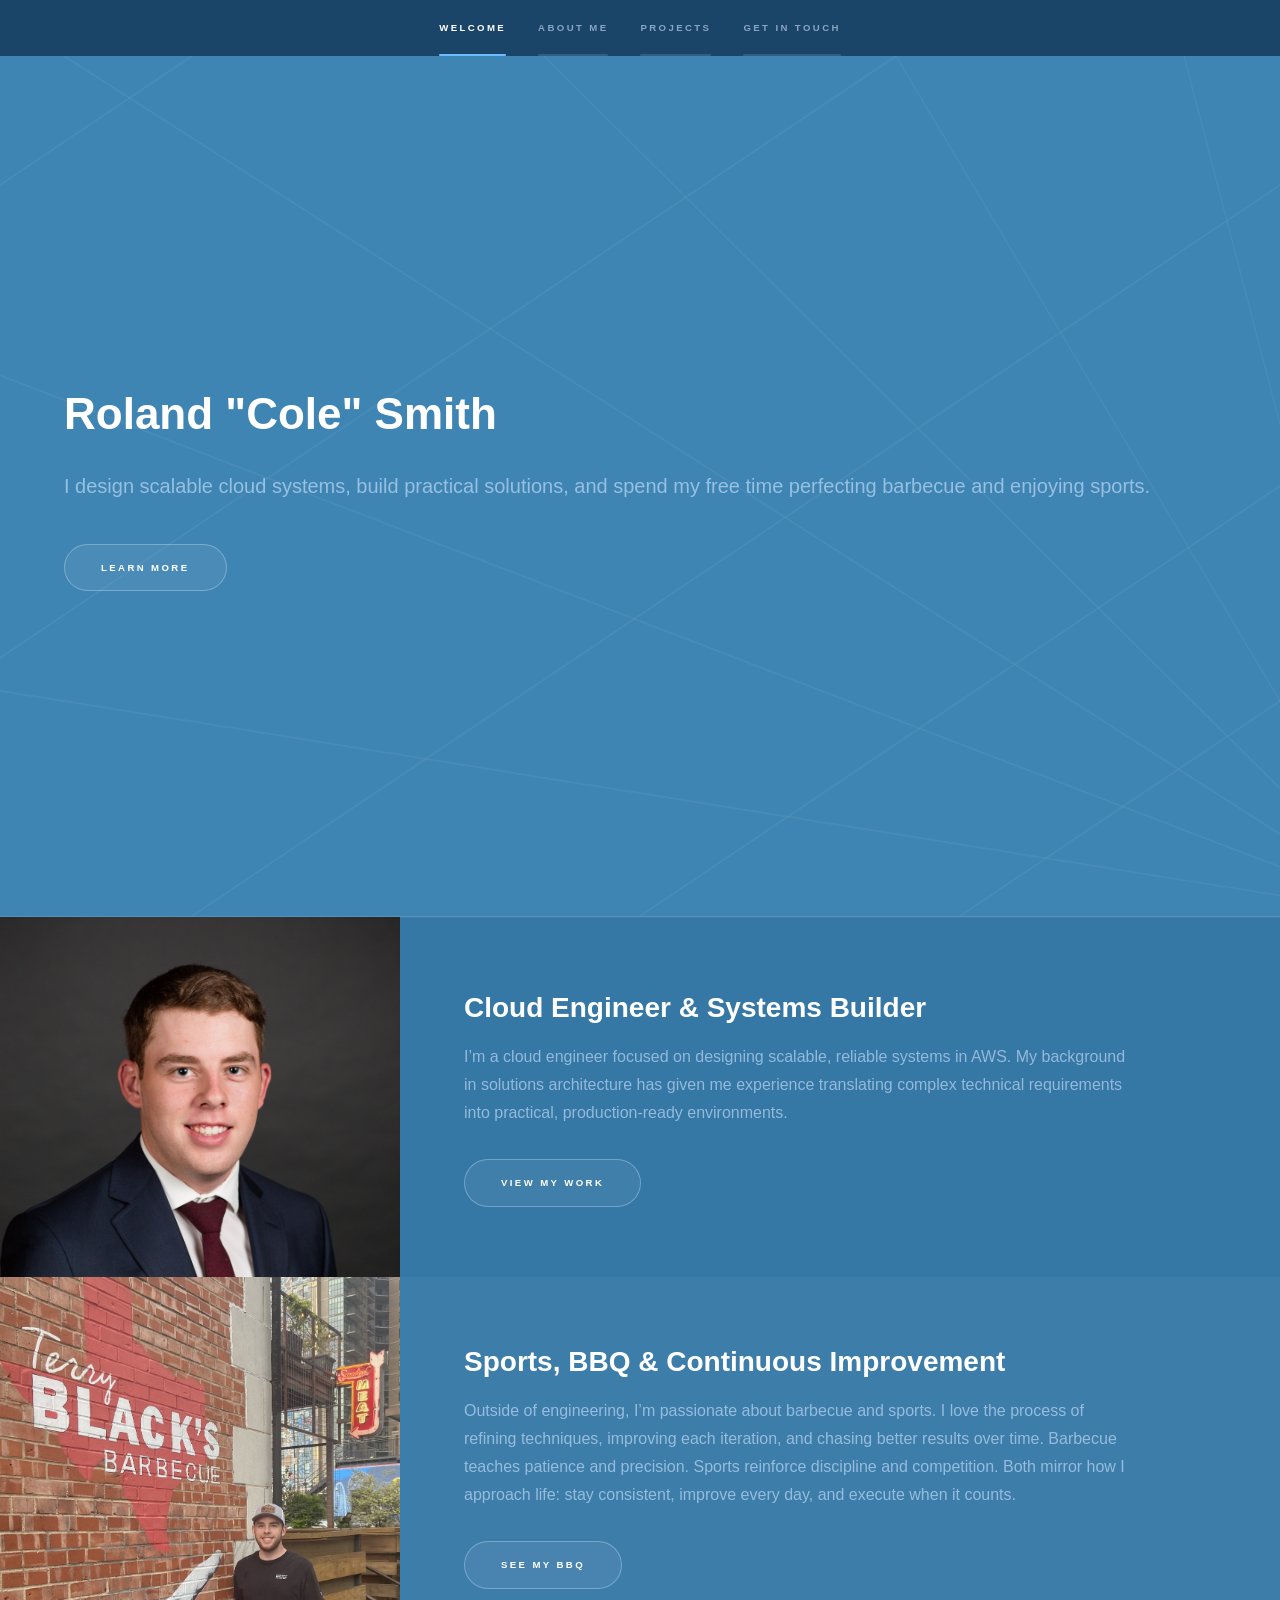
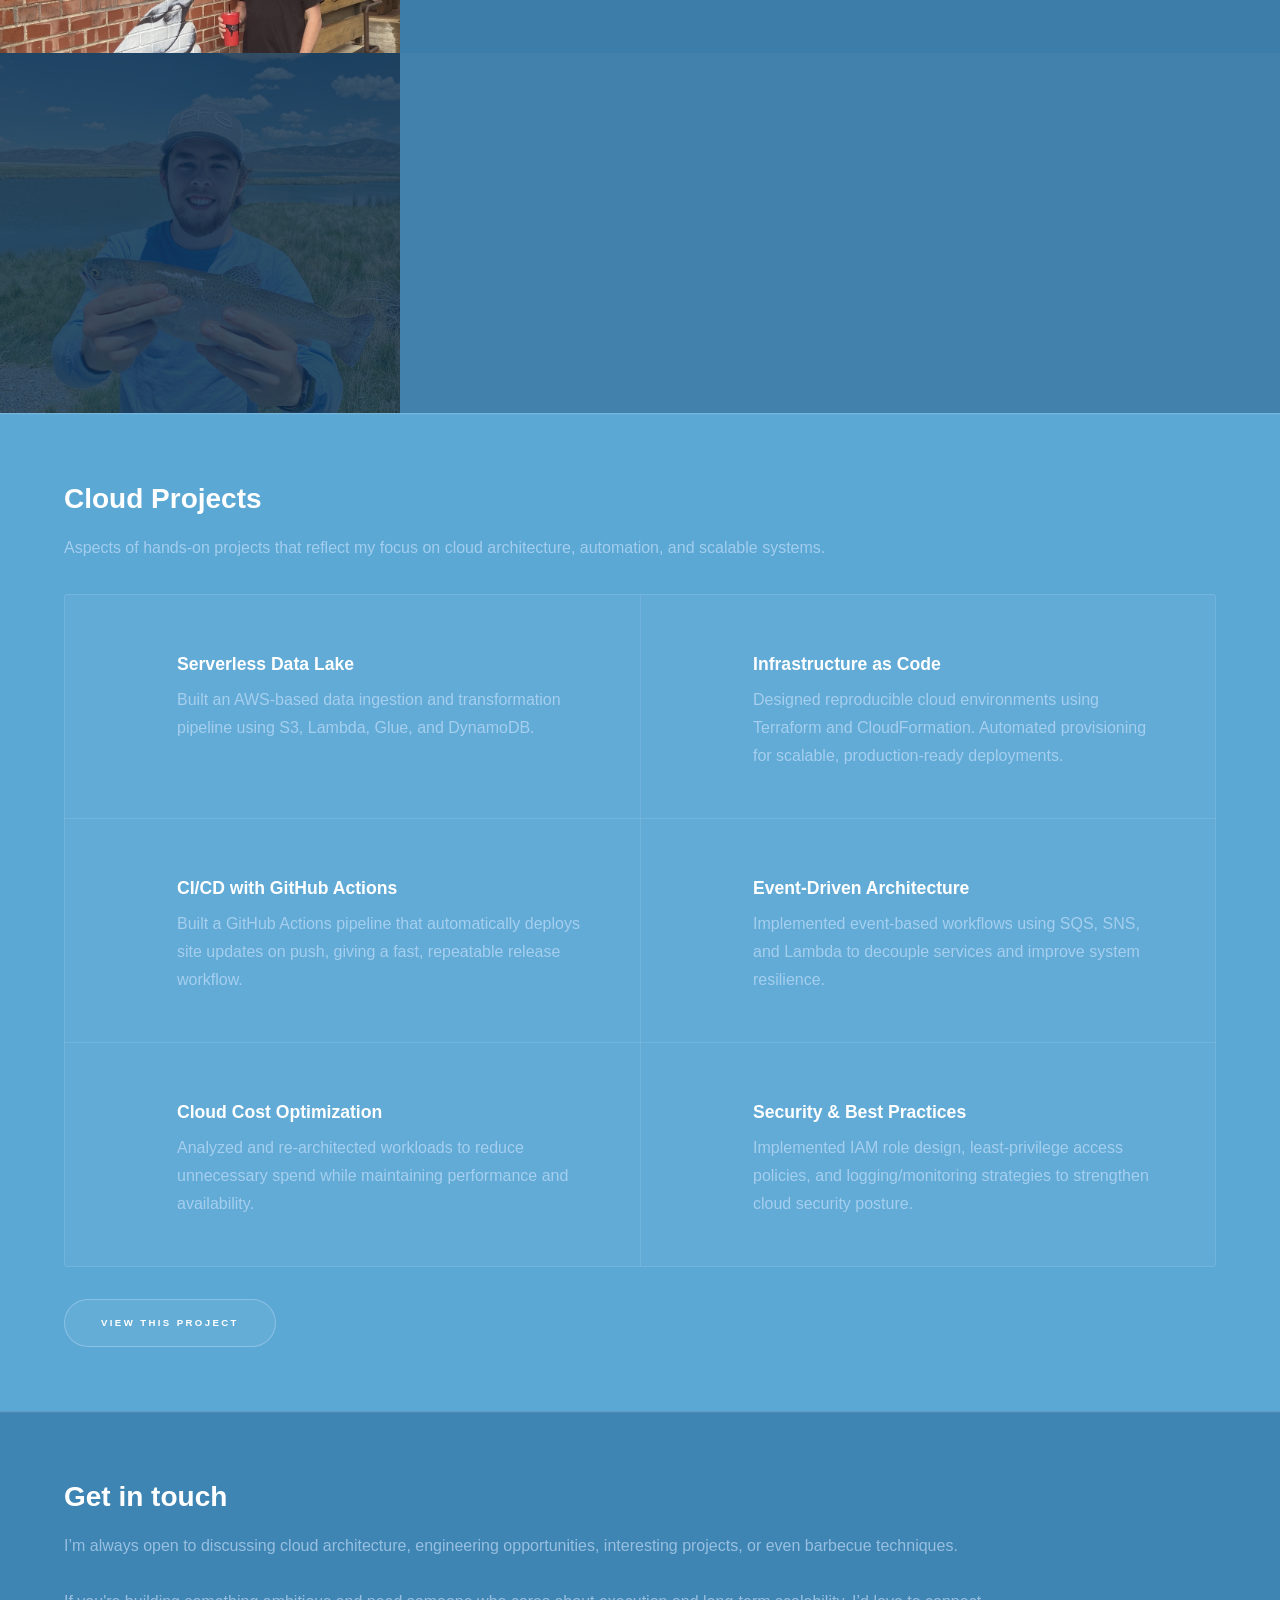
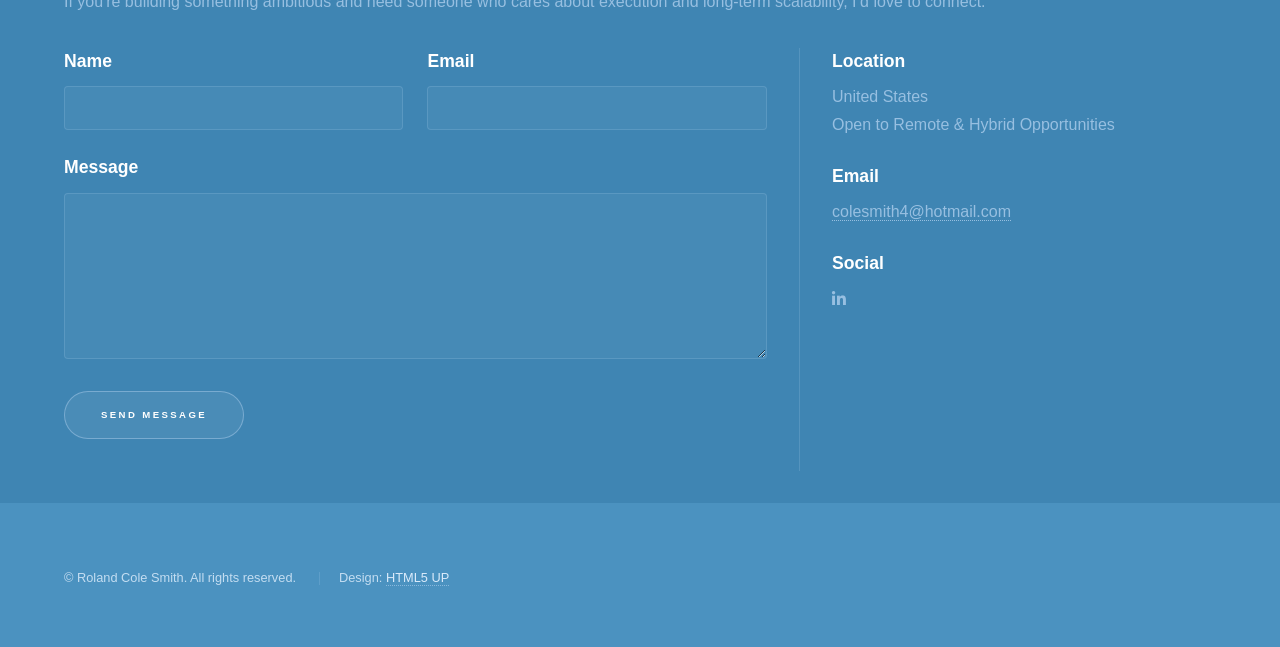
==== commit 701e694d: "bbq pics" ====
--- a/index.html
+++ b/index.html
@@ -57,7 +57,7 @@
           <a href="#" class="image"
             ><img
               src="assets/images/headshot.JPG"
-              alt=""
+              alt="Headshot of Roland Cole Smith"
               data-position="center center"
           /></a>
           <div class="content">
@@ -78,8 +78,8 @@
         <section>
           <a href="#" class="image"
             ><img
-              src="assets/images/IMG_7461.jpeg"
-              alt=""
+              src="assets/images/blacks.jpeg"
+              alt="Cole at Terry Black's BBQ in Dallas."
               data-position="top center"
           /></a>
           <div class="content">
@@ -103,7 +103,7 @@
           <a href="#" class="image"
             ><img
               src="assets/images/IMG_8150.jpeg"
-              alt=""
+              alt="Cole holding a fish he caught while fishing in Northern Nevada."
               data-position="25% 25%"
           /></a>
           <div class="content">
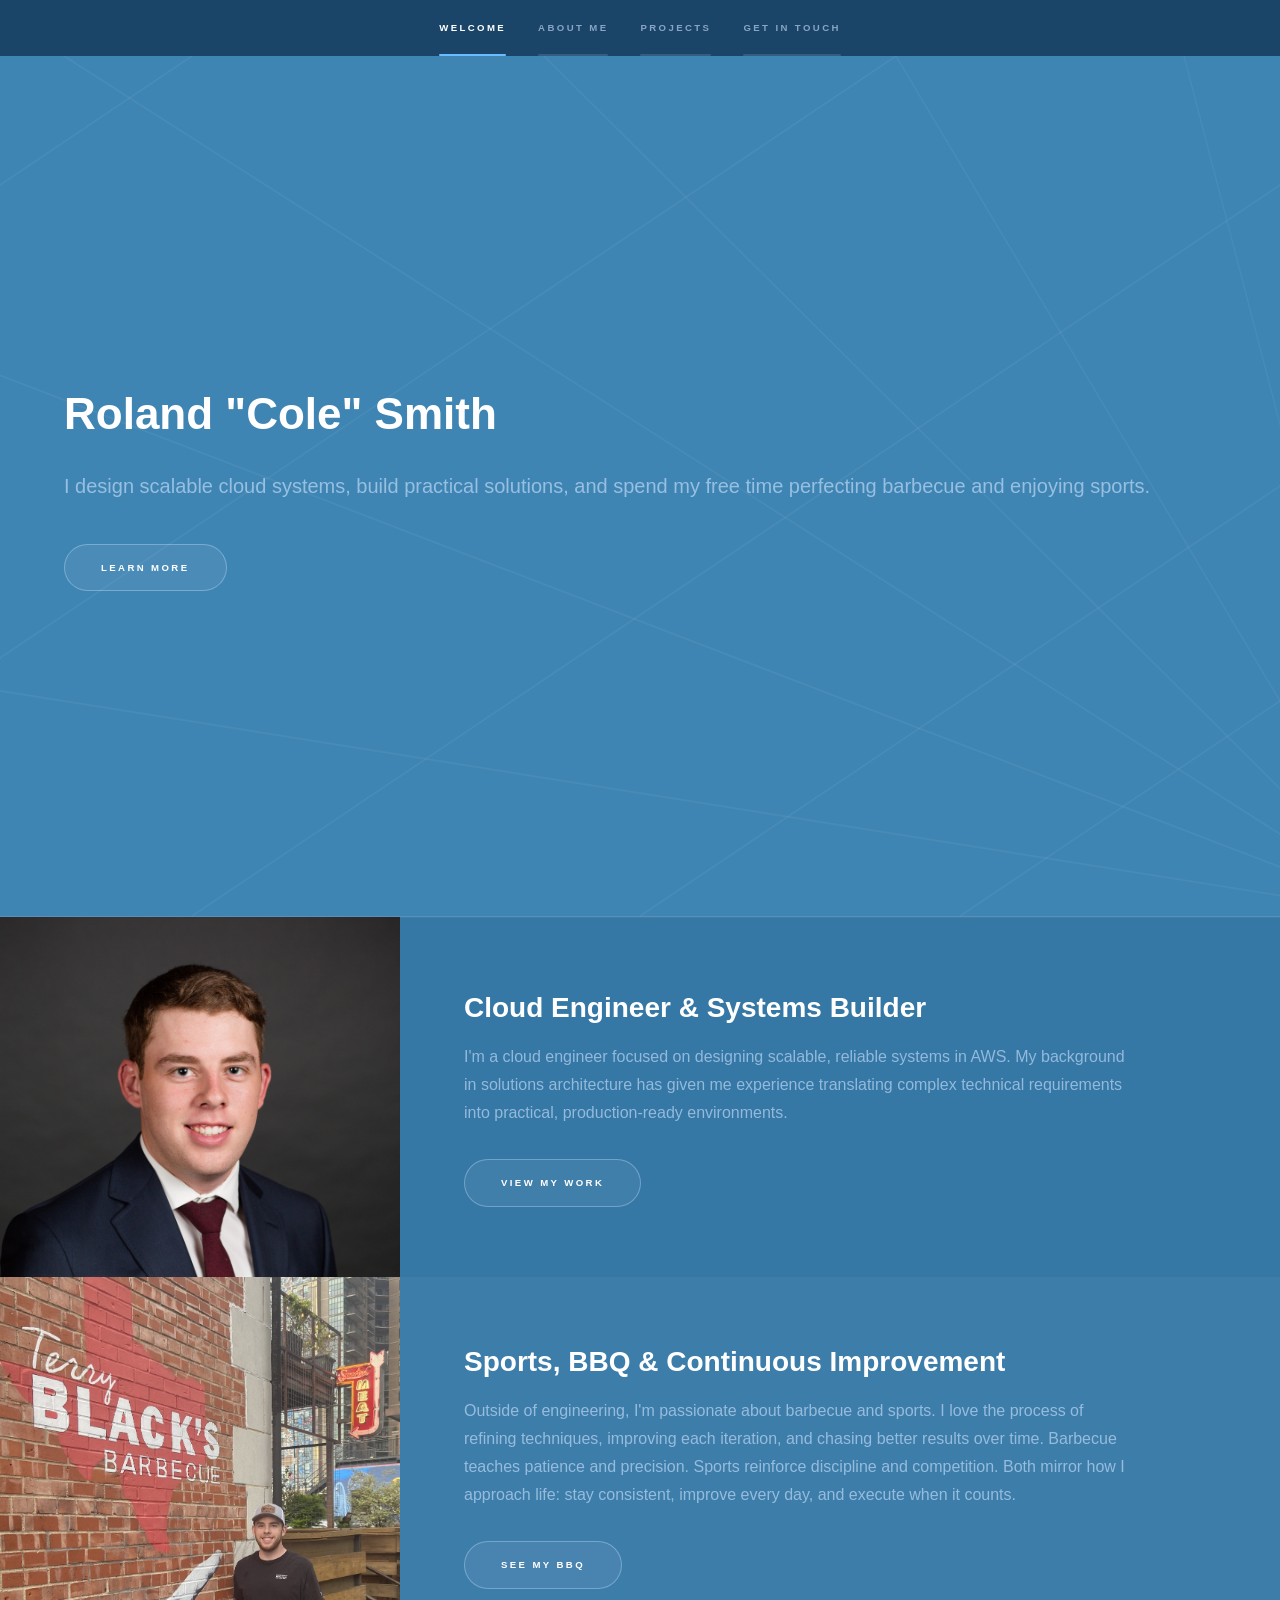
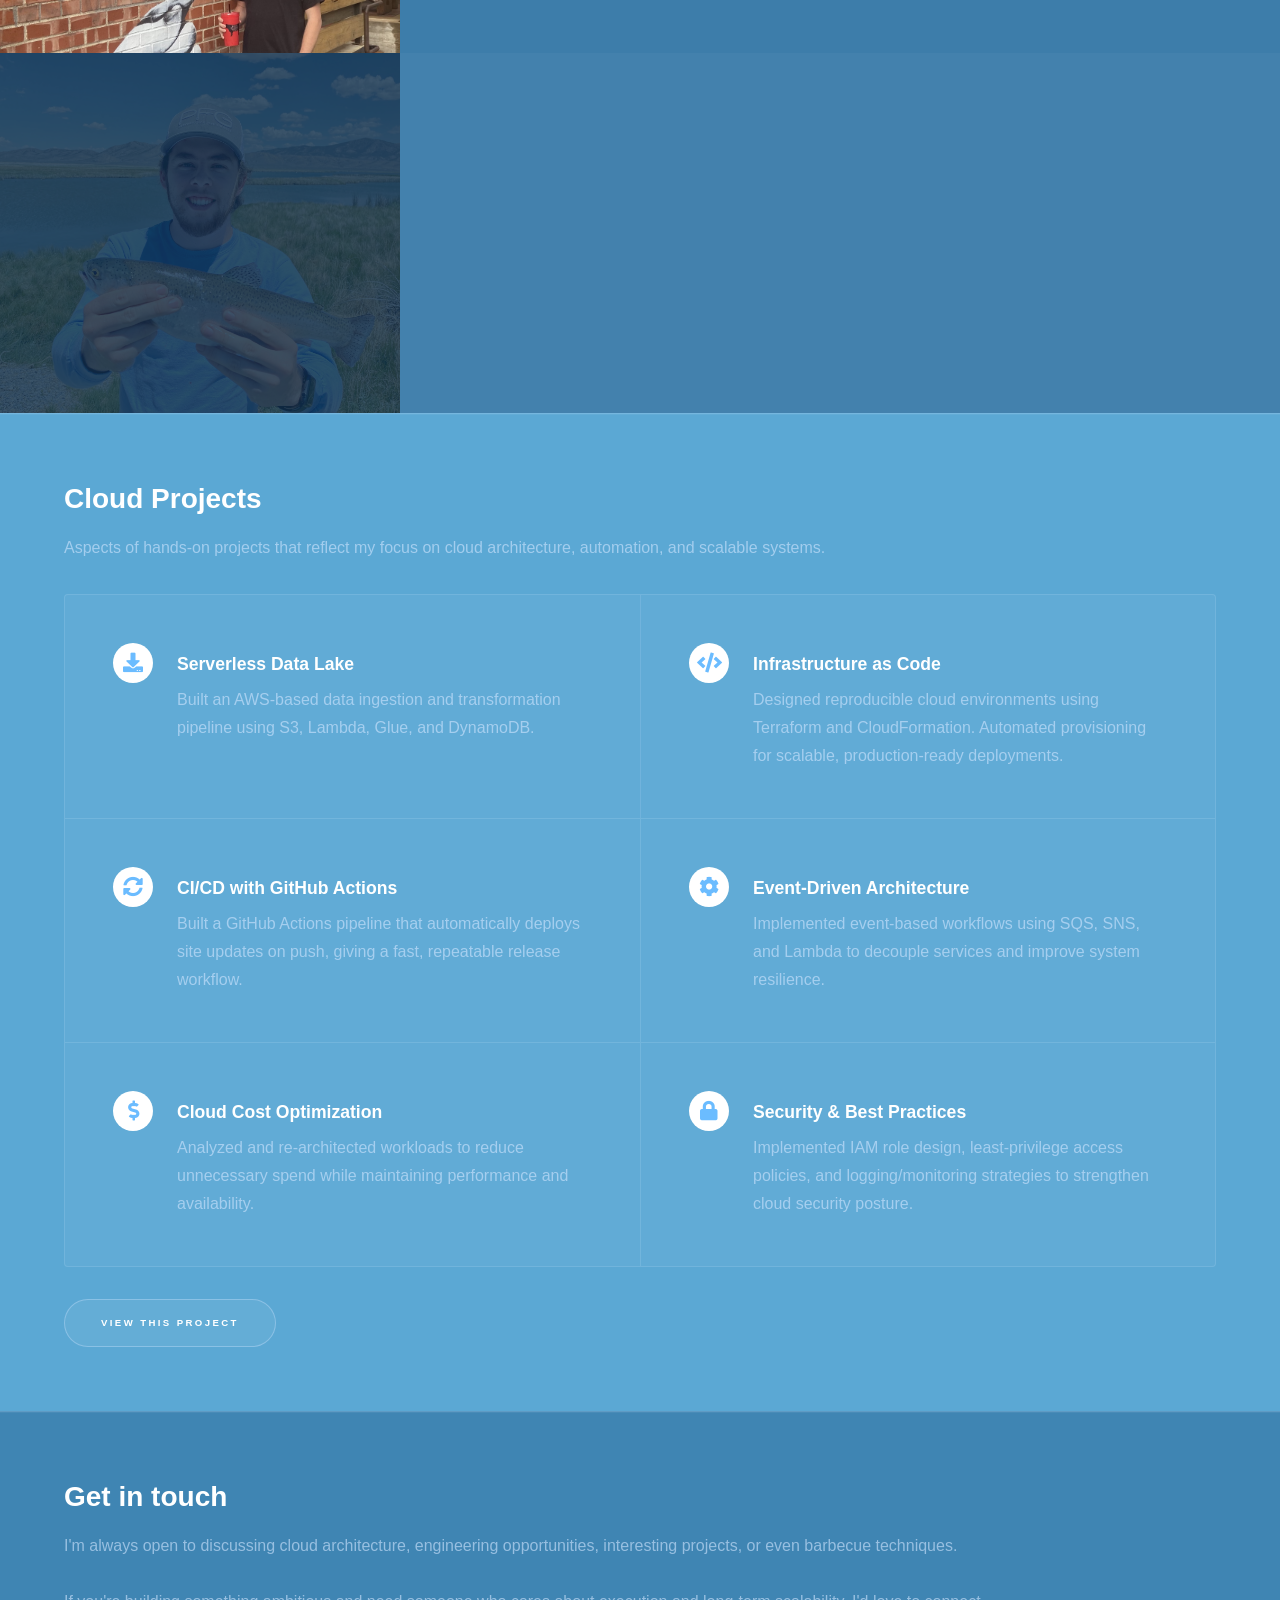
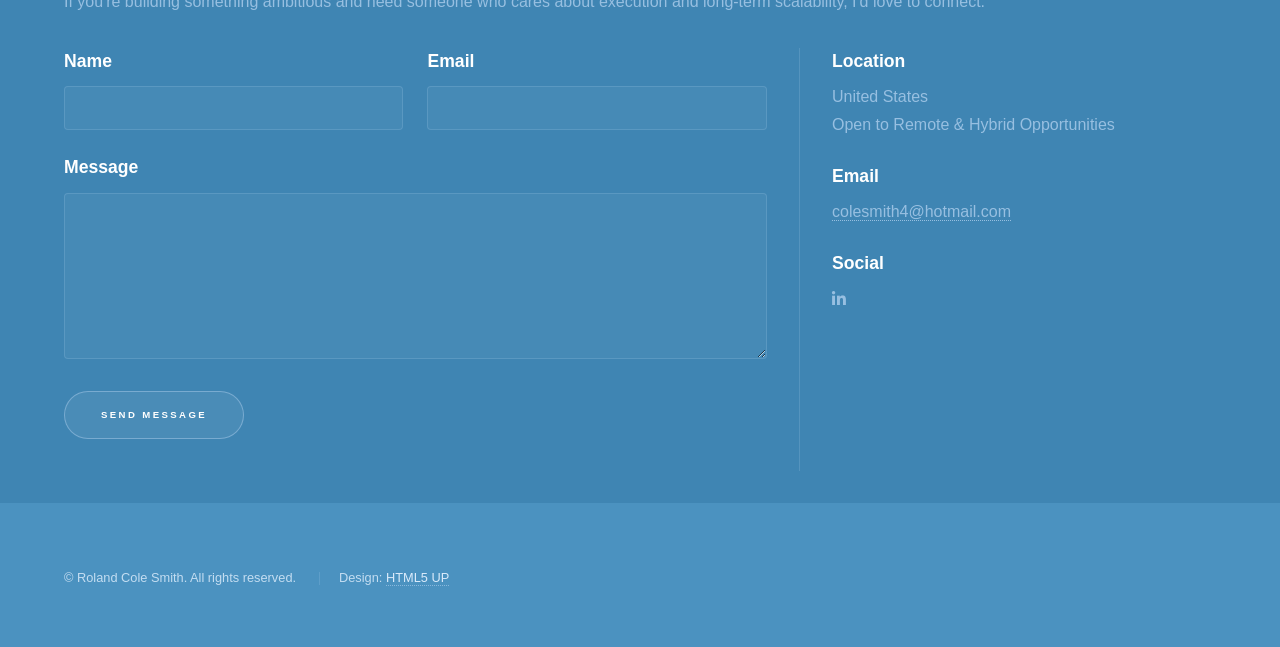
==== commit 96395763: "grammar" ====
--- a/index.html
+++ b/index.html
@@ -64,7 +64,7 @@
             <div class="inner">
               <h2>Cloud Engineer & Systems Builder</h2>
               <p>
-                I’m a cloud engineer focused on designing scalable, reliable
+                I'm a cloud engineer focused on designing scalable, reliable
                 systems in AWS. My background in solutions architecture has
                 given me experience translating complex technical requirements
                 into practical, production-ready environments.
@@ -86,7 +86,7 @@
             <div class="inner">
               <h2>Sports, BBQ & Continuous Improvement</h2>
               <p>
-                Outside of engineering, I’m passionate about barbecue and
+                Outside of engineering, I'm passionate about barbecue and
                 sports. I love the process of refining techniques, improving
                 each iteration, and chasing better results over time. Barbecue
                 teaches patience and precision. Sports reinforce discipline and
@@ -111,8 +111,8 @@
               <h2>Always Building</h2>
               <p>
                 Curiosity drives me. I enjoy experimenting, breaking things,
-                fixing them, and improving until they’re clean, scalable,
-                resilient, and reproducible
+                fixing them, and improving until they're clean, scalable,
+                resilient, and reproducible.
               </p>
               <ul class="actions">
                 <li><a href="#two" class="button">Learn More</a></li>
@@ -207,11 +207,11 @@
         <div class="inner">
           <h2>Get in touch</h2>
           <p>
-            I’m always open to discussing cloud architecture, engineering
+            I'm always open to discussing cloud architecture, engineering
             opportunities, interesting projects, or even barbecue techniques.
             <br /><br />
             If you're building something ambitious and need someone who cares
-            about execution and long-term scalability, I’d love to connect.
+            about execution and long-term scalability, I'd love to connect.
           </p>
 
           <div class="split style1">
@@ -290,4 +290,4 @@
     <script src="assets/js/util.js"></script>
     <script src="assets/js/main.js"></script>
   </body>
-</html>
+</html>
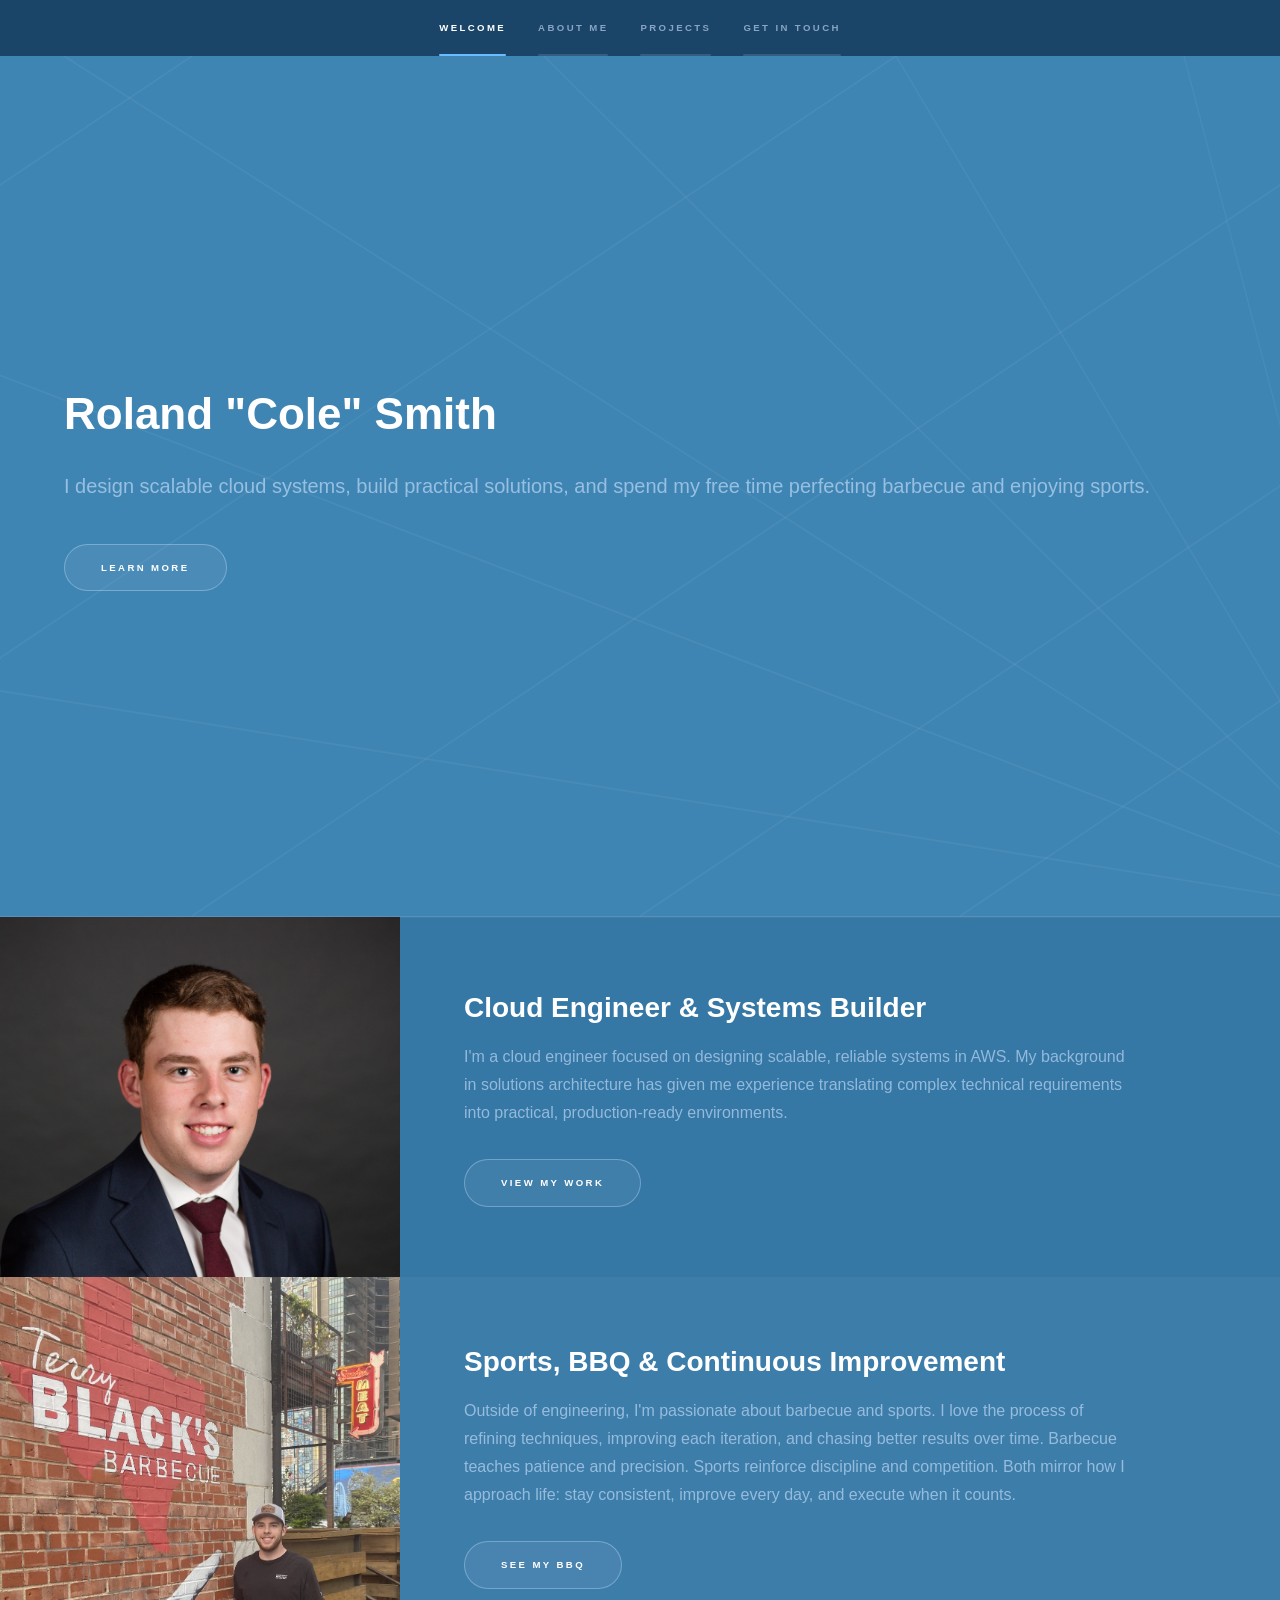
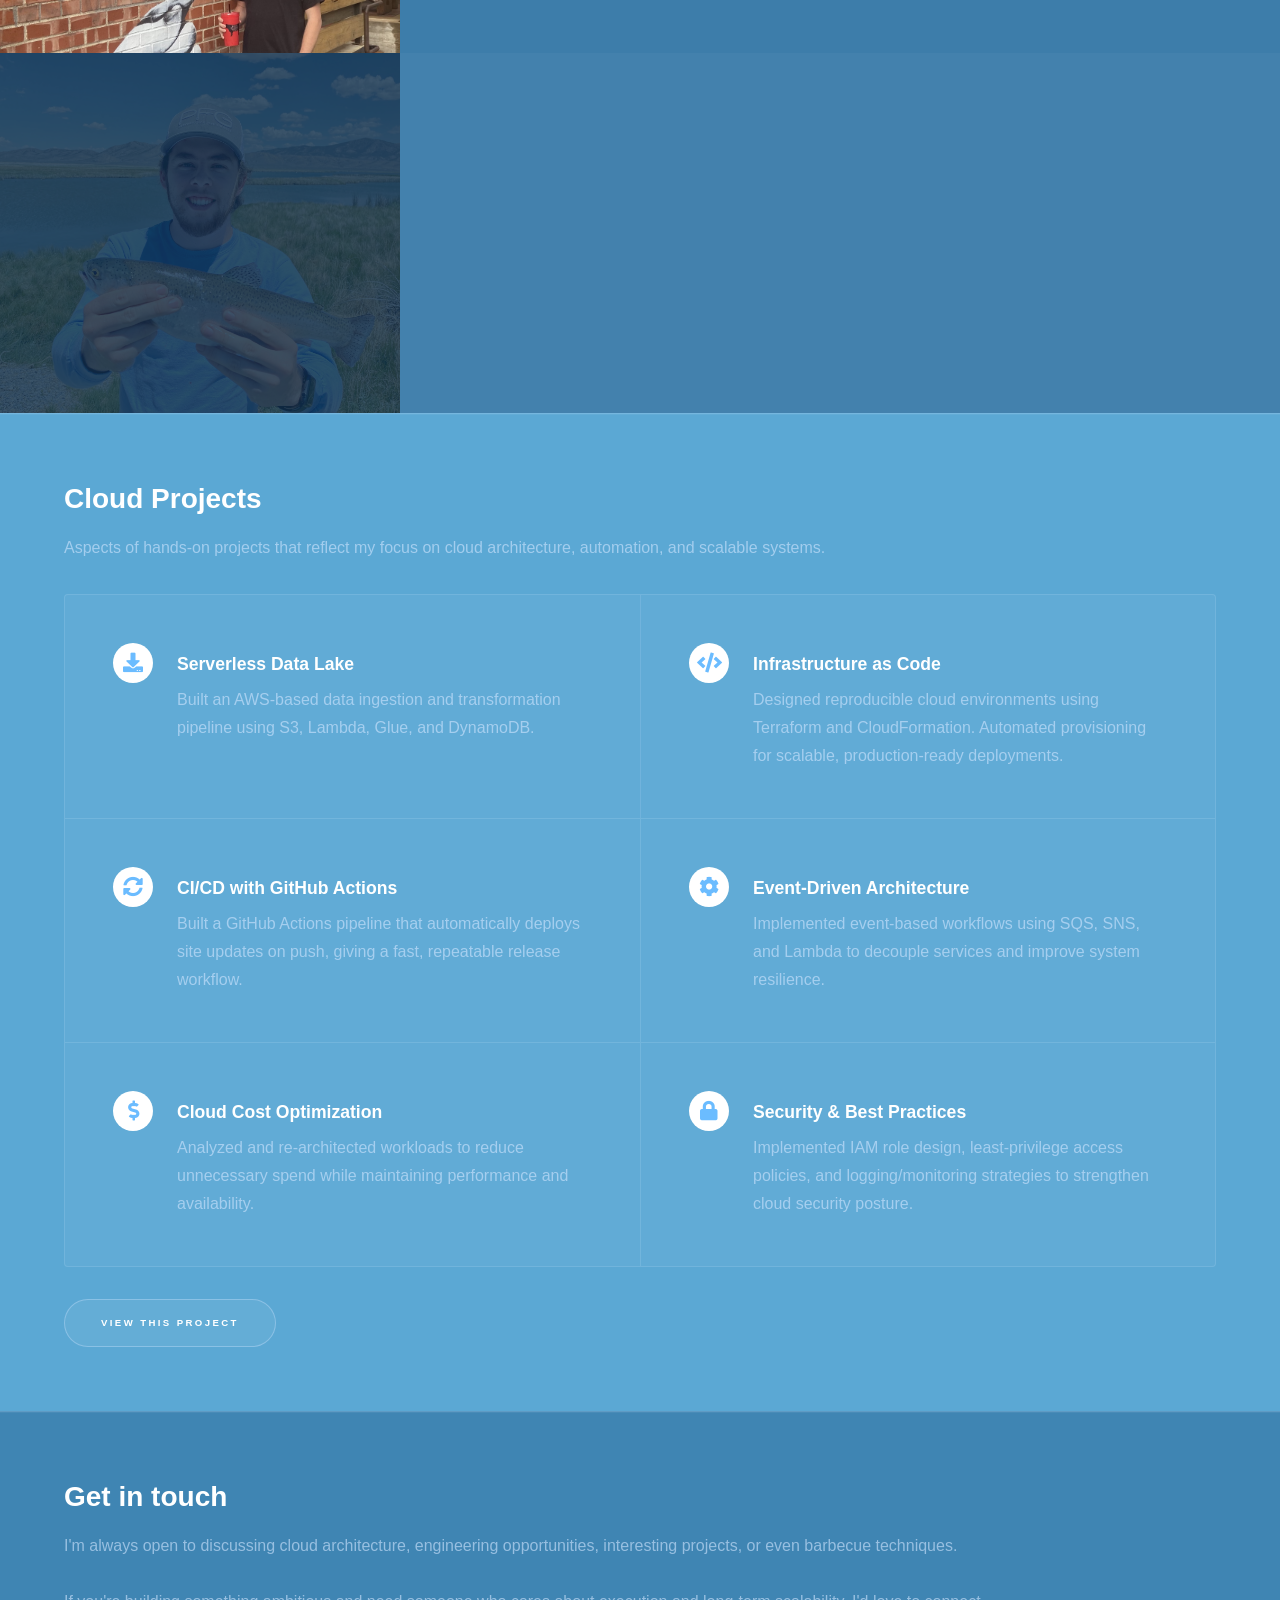
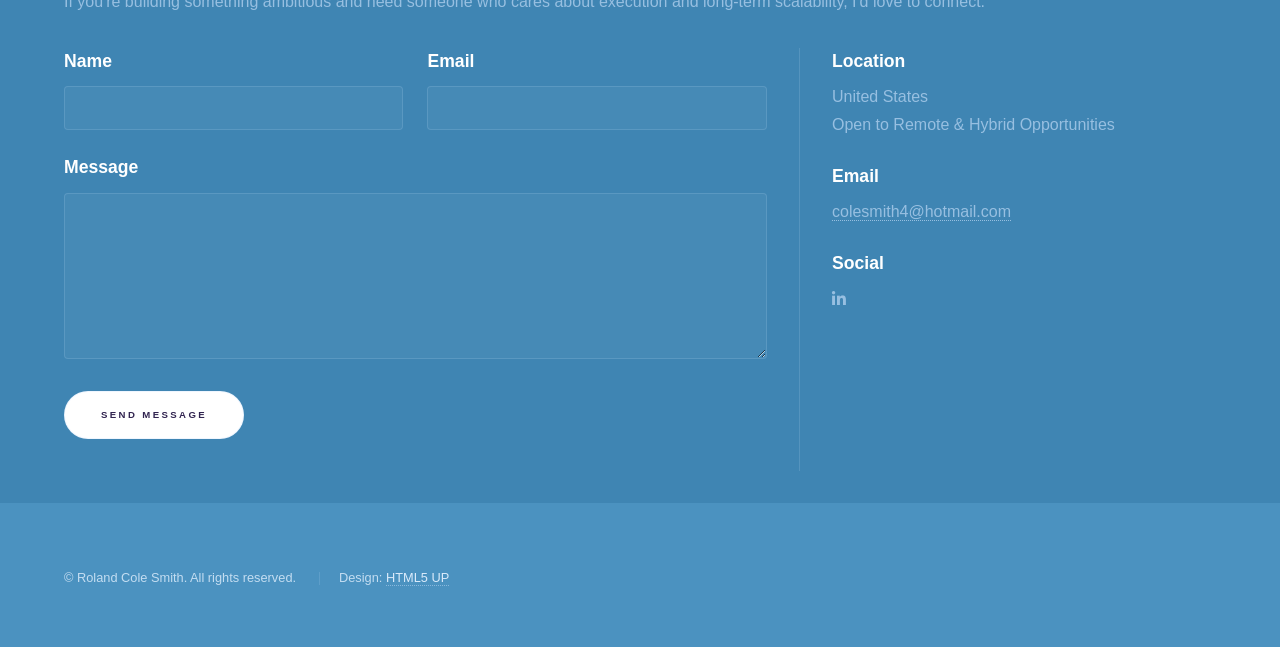
==== commit b1532370: "form" ====
--- a/index.html
+++ b/index.html
@@ -216,23 +216,37 @@
 
           <div class="split style1">
             <section>
-              <form method="post" action="#">
+              <form
+                method="post"
+                action="https://formsubmit.co/colesmith4+rolandcole@hotmail.com"
+                id="contact-form"
+              >
+                <input type="hidden" name="_subject" value="New message from rolandcole.com" />
+                <input type="hidden" name="_captcha" value="false" />
+                <input
+                  type="hidden"
+                  name="_next"
+                  value="https://rolandcole.com/?contact=success#three"
+                />
                 <div class="fields">
                   <div class="field half">
                     <label for="name">Name</label>
-                    <input type="text" name="name" id="name" />
+                    <input type="text" name="name" id="name" required />
                   </div>
                   <div class="field half">
                     <label for="email">Email</label>
-                    <input type="text" name="email" id="email" />
+                    <input type="email" name="email" id="email" required />
                   </div>
                   <div class="field">
                     <label for="message">Message</label>
-                    <textarea name="message" id="message" rows="5"></textarea>
+                    <textarea name="message" id="message" rows="5" required></textarea>
                   </div>
                 </div>
+                <p id="contact-status" hidden></p>
                 <ul class="actions">
-                  <li><a href="" class="button submit">Send Message</a></li>
+                  <li>
+                    <button type="submit" class="button primary">Send Message</button>
+                  </li>
                 </ul>
               </form>
             </section>
@@ -289,5 +303,17 @@
     <script src="assets/js/breakpoints.min.js"></script>
     <script src="assets/js/util.js"></script>
     <script src="assets/js/main.js"></script>
+    <script>
+      (function () {
+        const statusEl = document.getElementById("contact-status");
+        if (!statusEl) return;
+
+        const params = new URLSearchParams(window.location.search);
+        if (params.get("contact") !== "success") return;
+
+        statusEl.hidden = false;
+        statusEl.textContent = "Message sent. I will get back to you soon.";
+      })();
+    </script>
   </body>
-</html>+</html>
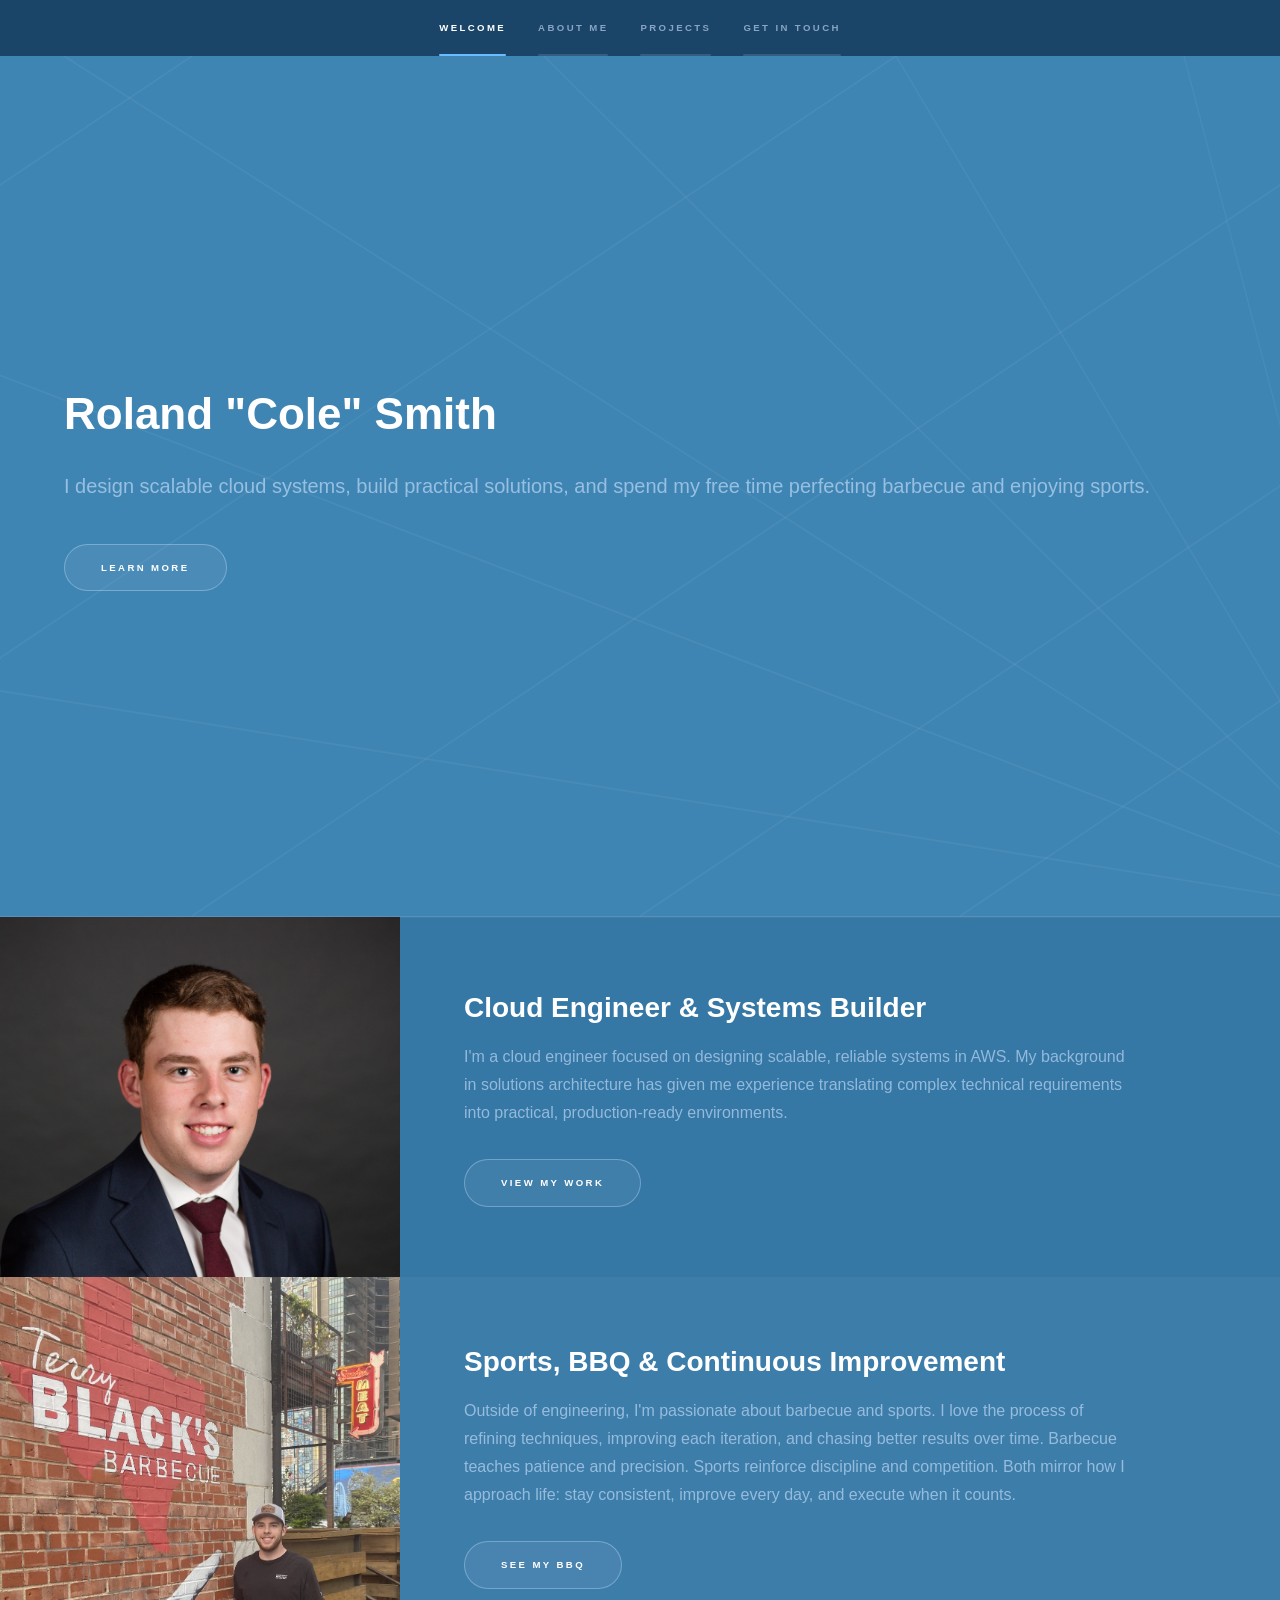
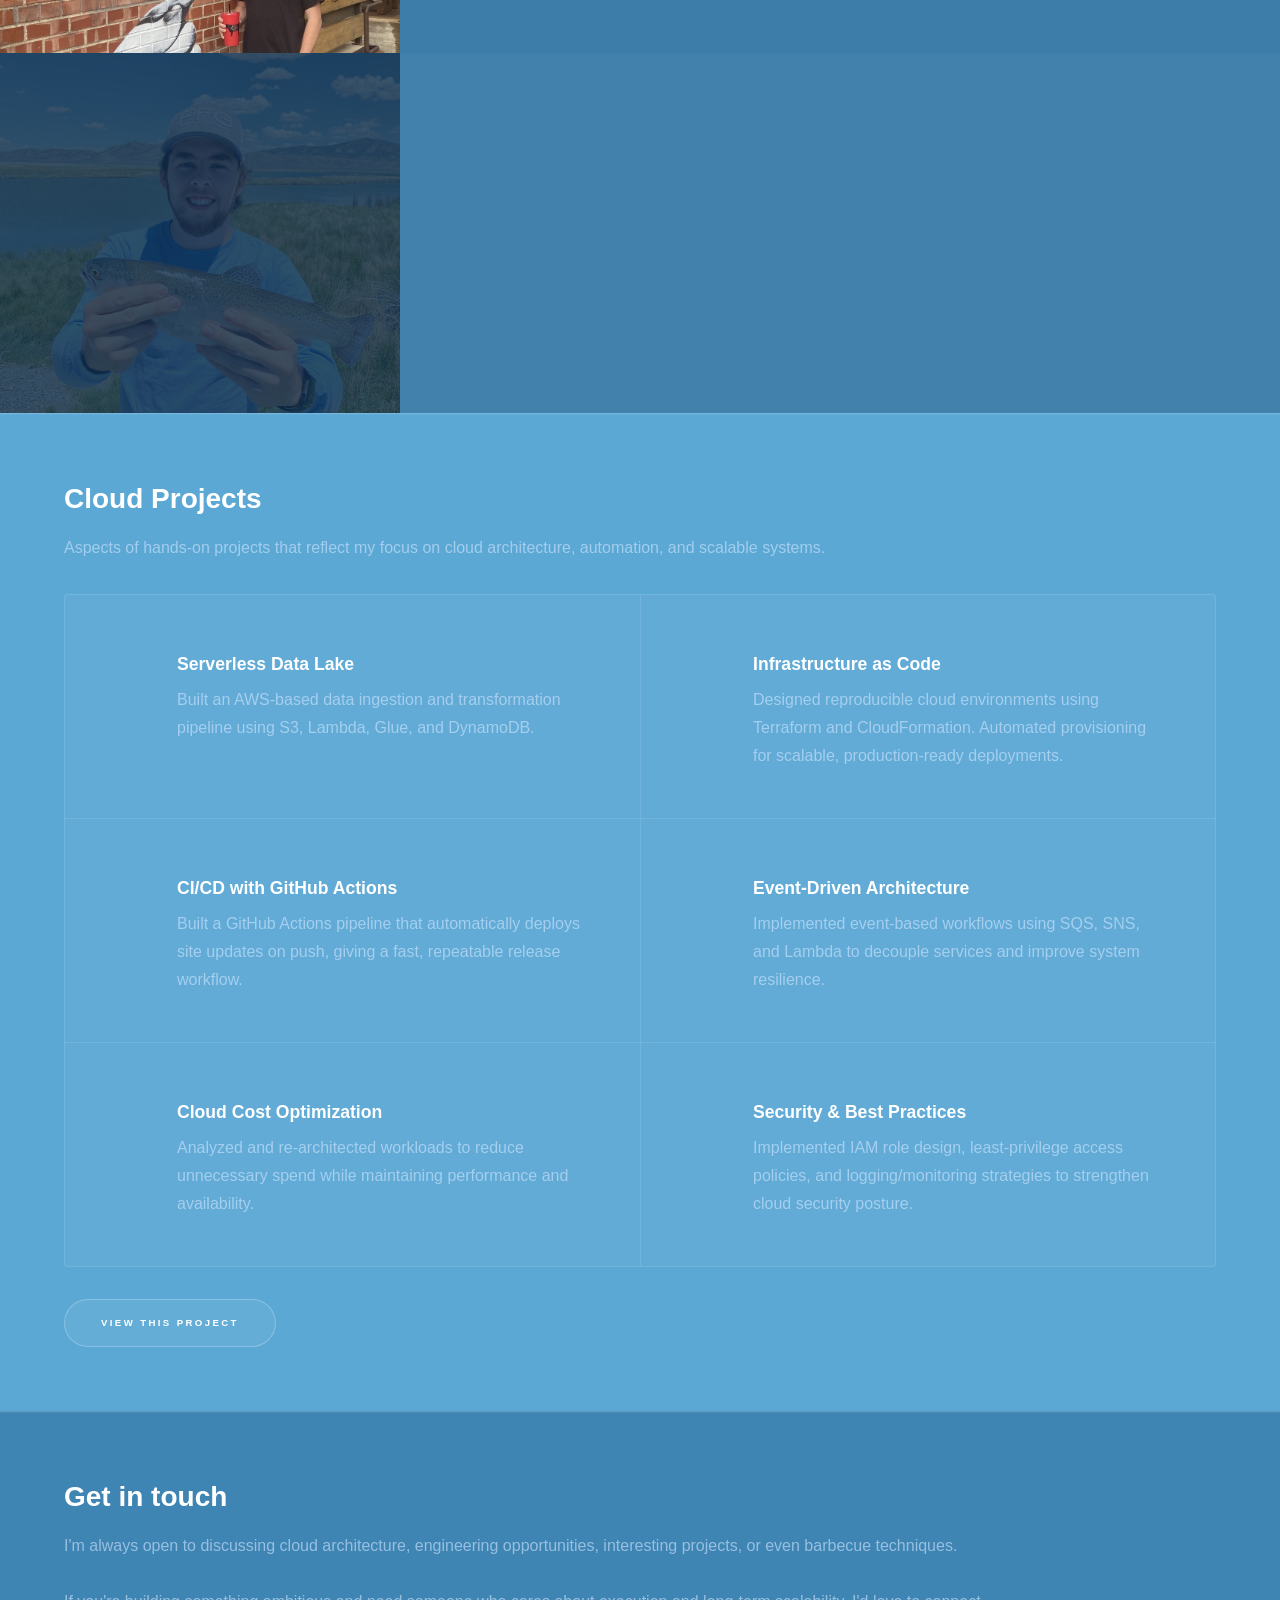
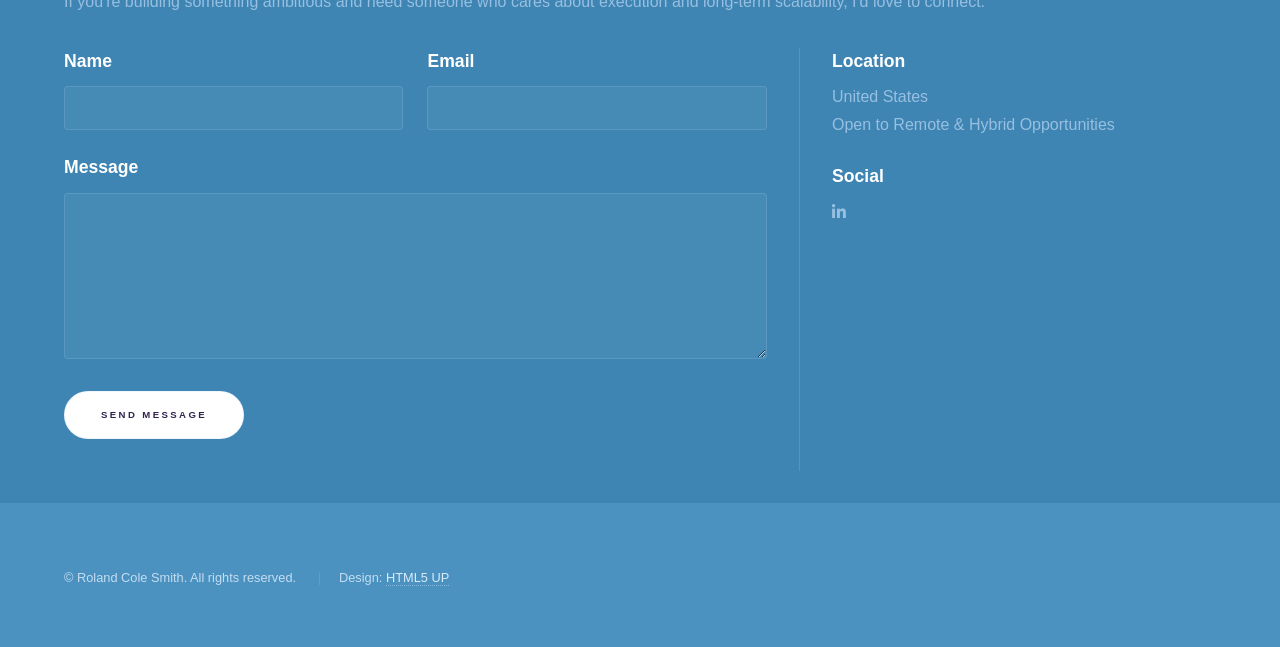
==== commit 59d98f42: "form edit" ====
--- a/index.html
+++ b/index.html
@@ -218,10 +218,14 @@
             <section>
               <form
                 method="post"
-                action="https://formsubmit.co/colesmith4+rolandcole@hotmail.com"
+                action="https://formsubmit.co/67f7215494ff77dec5ce56b11d6b988a"
                 id="contact-form"
               >
-                <input type="hidden" name="_subject" value="New message from rolandcole.com" />
+                <input
+                  type="hidden"
+                  name="_subject"
+                  value="New message from rolandcole.com"
+                />
                 <input type="hidden" name="_captcha" value="false" />
                 <input
                   type="hidden"
@@ -239,13 +243,20 @@
                   </div>
                   <div class="field">
                     <label for="message">Message</label>
-                    <textarea name="message" id="message" rows="5" required></textarea>
+                    <textarea
+                      name="message"
+                      id="message"
+                      rows="5"
+                      required
+                    ></textarea>
                   </div>
                 </div>
                 <p id="contact-status" hidden></p>
                 <ul class="actions">
                   <li>
-                    <button type="submit" class="button primary">Send Message</button>
+                    <button type="submit" class="button primary">
+                      Send Message
+                    </button>
                   </li>
                 </ul>
               </form>
@@ -258,12 +269,6 @@
                     United States<br />
                     Open to Remote & Hybrid Opportunities
                   </span>
-                </li>
-                <li>
-                  <h3>Email</h3>
-                  <a href="mailto:colesmith4+rolandcole@hotmail.com"
-                    >colesmith4@hotmail.com</a
-                  >
                 </li>
                 <li>
                   <h3>Social</h3>
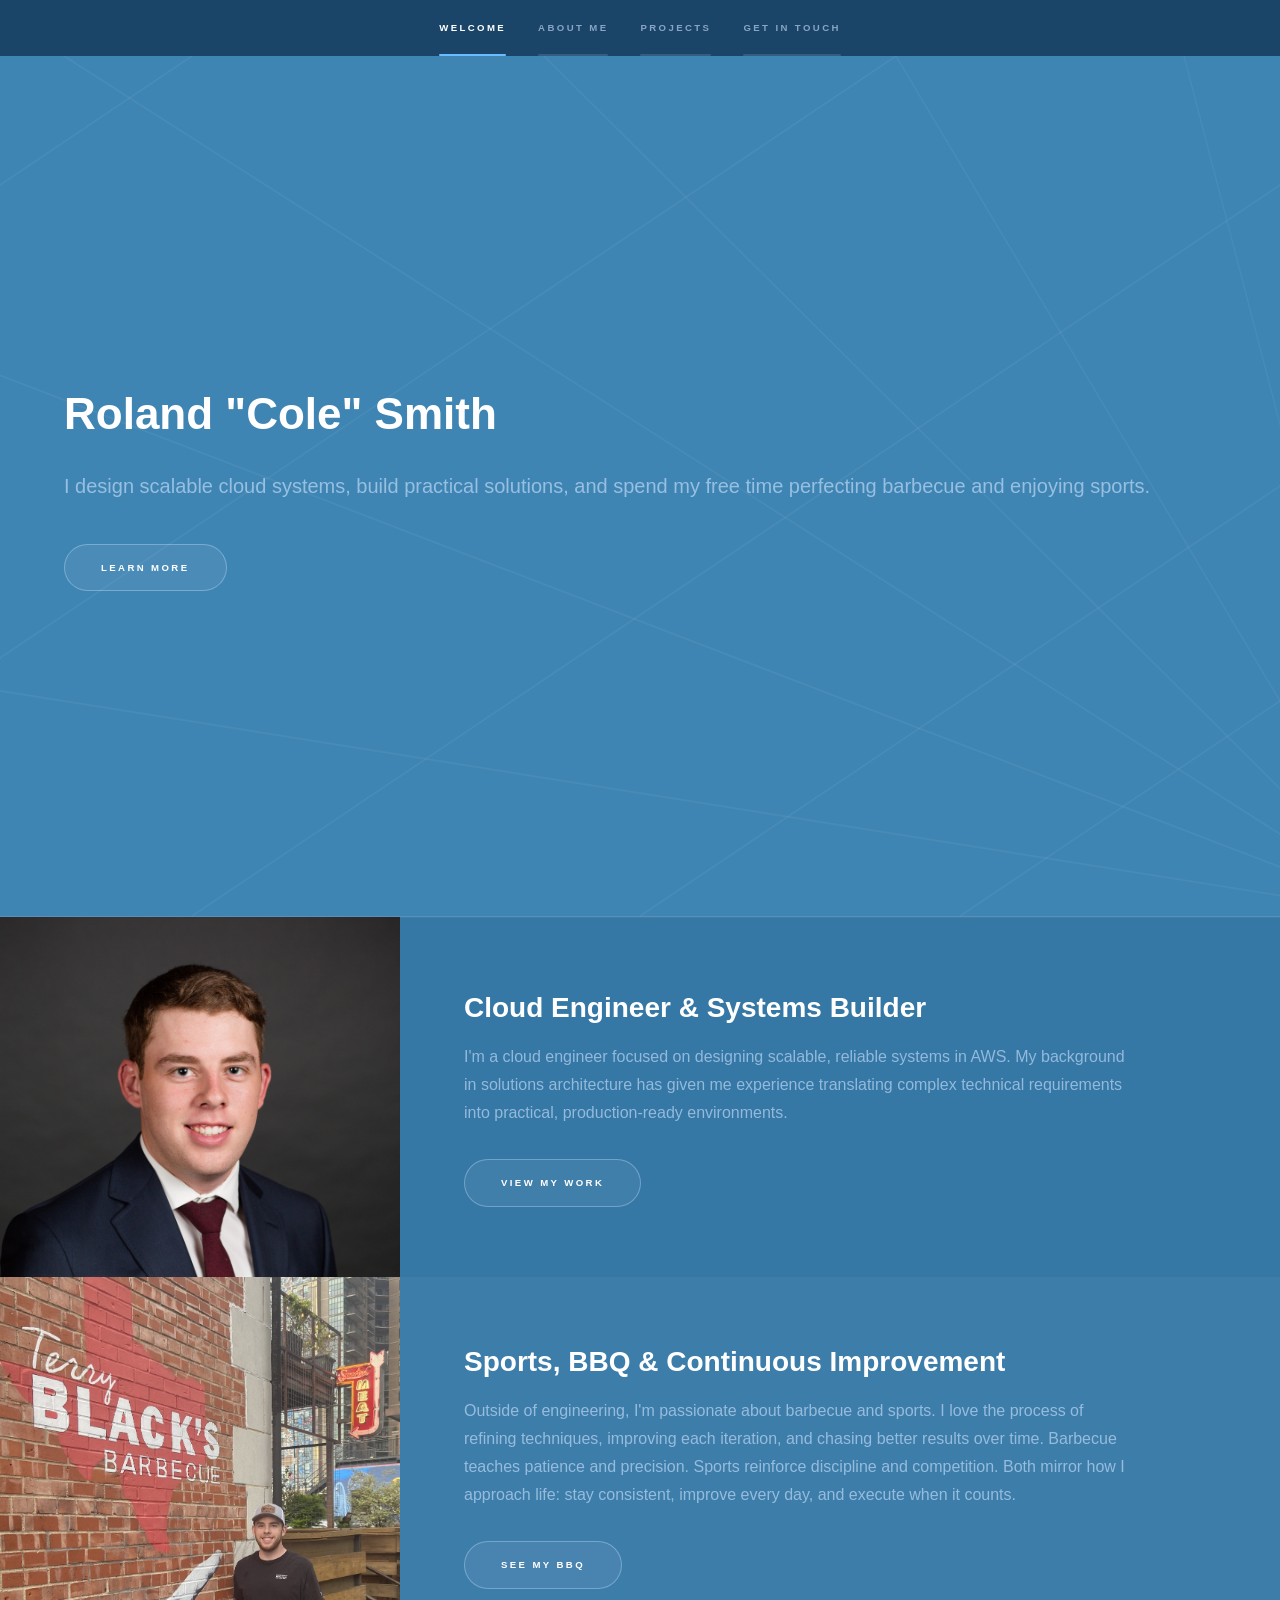
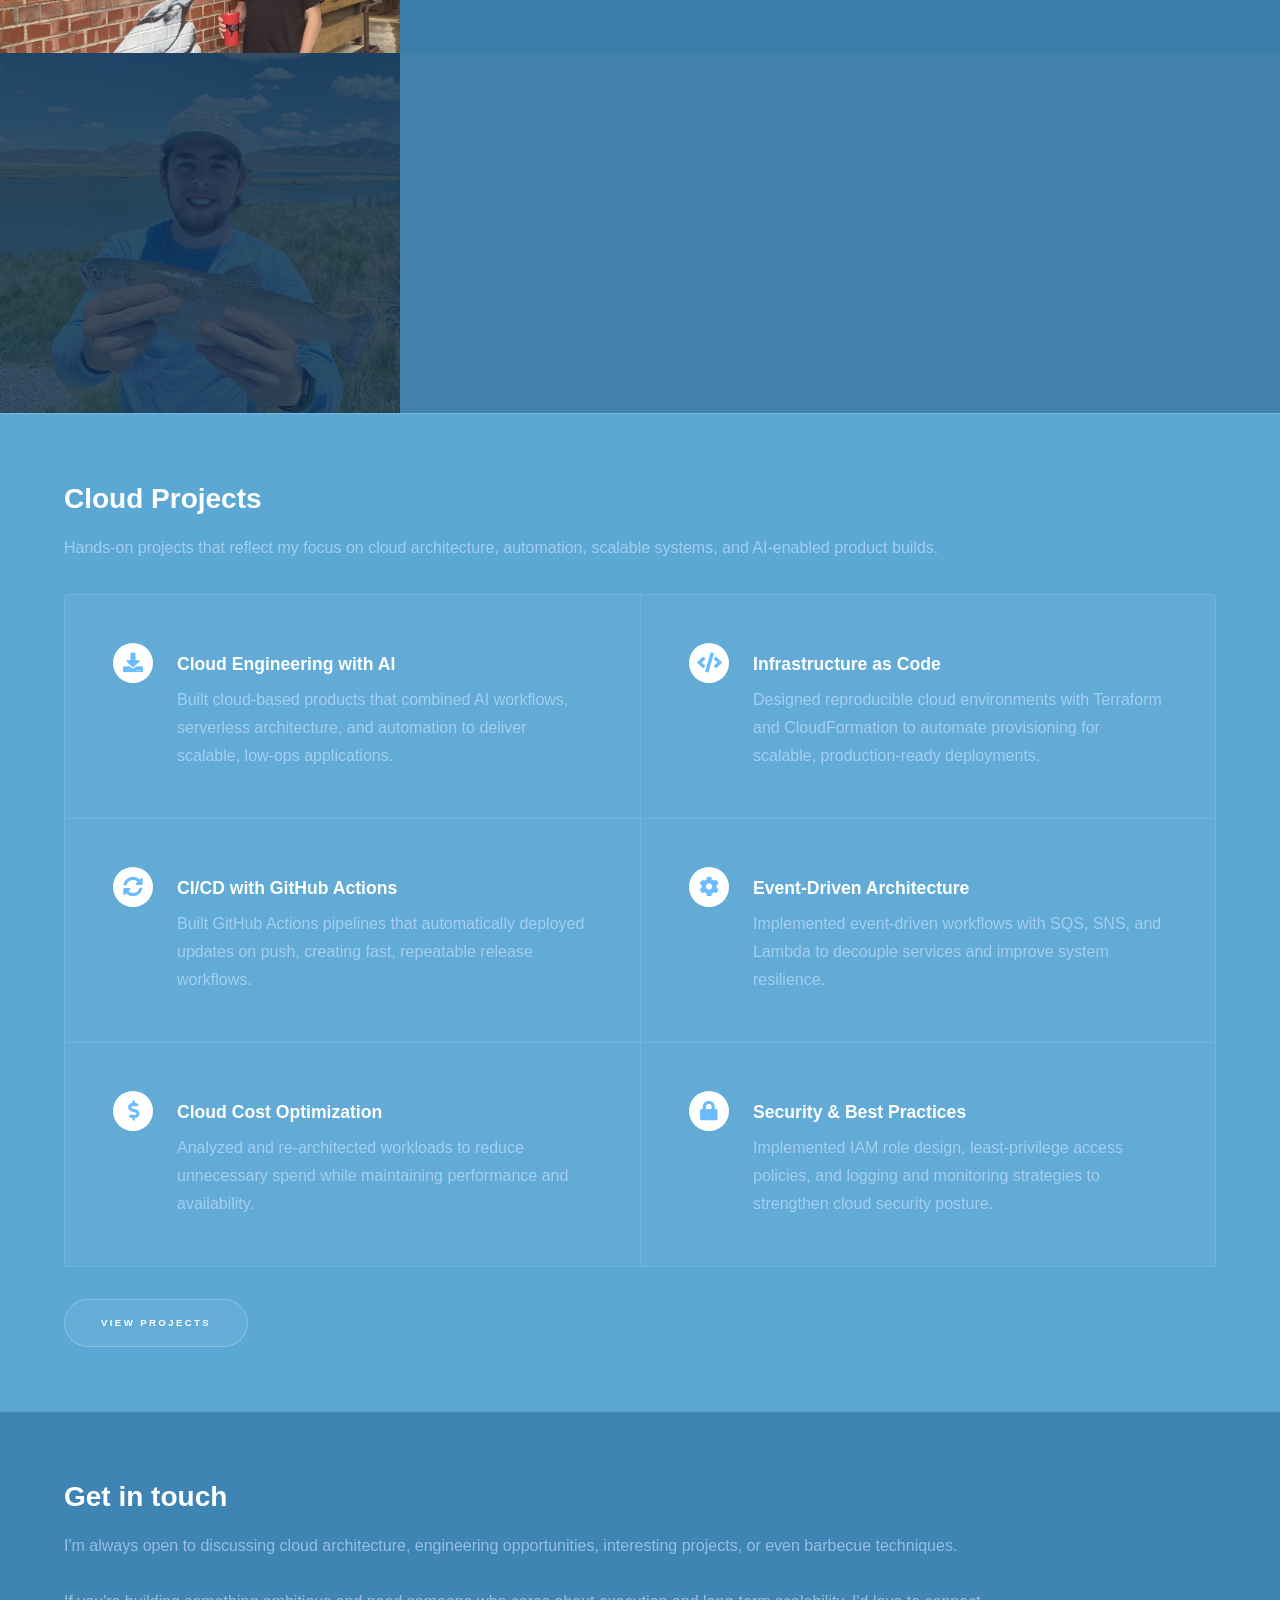
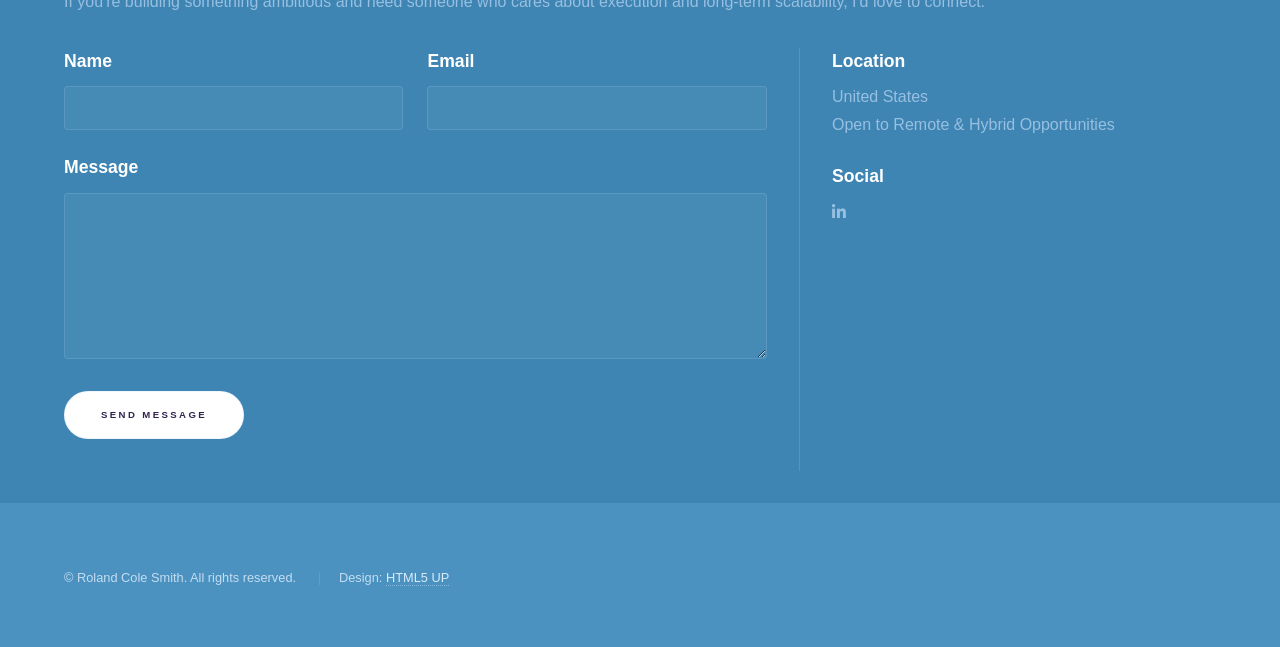
==== commit 601a8901: "update to include pantry" ====
--- a/index.html
+++ b/index.html
@@ -127,25 +127,26 @@
         <div class="inner">
           <h2>Cloud Projects</h2>
           <p>
-            Aspects of hands-on projects that reflect my focus on cloud
-            architecture, automation, and scalable systems.
+            Hands-on projects that reflect my focus on cloud architecture,
+            automation, scalable systems, and AI-enabled product builds.
           </p>
 
           <div class="features">
             <section>
               <span class="icon solid major fa-download"></span>
-              <h3>Serverless Data Lake</h3>
-              <p>
-                Built an AWS-based data ingestion and transformation pipeline
-                using S3, Lambda, Glue, and DynamoDB.
+              <h3>Cloud Engineering with AI</h3>
+              <p>
+                Built cloud-based products that combined AI workflows,
+                serverless architecture, and automation to deliver scalable,
+                low-ops applications.
               </p>
             </section>
             <section>
               <span class="icon solid major fa-code"></span>
               <h3>Infrastructure as Code</h3>
               <p>
-                Designed reproducible cloud environments using Terraform and
-                CloudFormation. Automated provisioning for scalable,
+                Designed reproducible cloud environments with Terraform and
+                CloudFormation to automate provisioning for scalable,
                 production-ready deployments.
               </p>
             </section>
@@ -153,15 +154,15 @@
               <span class="icon solid major fa-sync-alt"></span>
               <h3>CI/CD with GitHub Actions</h3>
               <p>
-                Built a GitHub Actions pipeline that automatically deploys site
-                updates on push, giving a fast, repeatable release workflow.
+                Built GitHub Actions pipelines that automatically deployed
+                updates on push, creating fast, repeatable release workflows.
               </p>
             </section>
             <section>
               <span class="icon solid major fa-cog"></span>
               <h3>Event-Driven Architecture</h3>
               <p>
-                Implemented event-based workflows using SQS, SNS, and Lambda to
+                Implemented event-driven workflows with SQS, SNS, and Lambda to
                 decouple services and improve system resilience.
               </p>
             </section>
@@ -189,14 +190,14 @@
               <h3>Security & Best Practices</h3>
               <p>
                 Implemented IAM role design, least-privilege access policies,
-                and logging/monitoring strategies to strengthen cloud security
-                posture.
+                and logging and monitoring strategies to strengthen cloud
+                security posture.
               </p>
             </section>
           </div>
           <ul class="actions">
             <li>
-              <a href="projects.html" class="button">View This Project</a>
+              <a href="projects.html" class="button">View Projects</a>
             </li>
           </ul>
         </div>
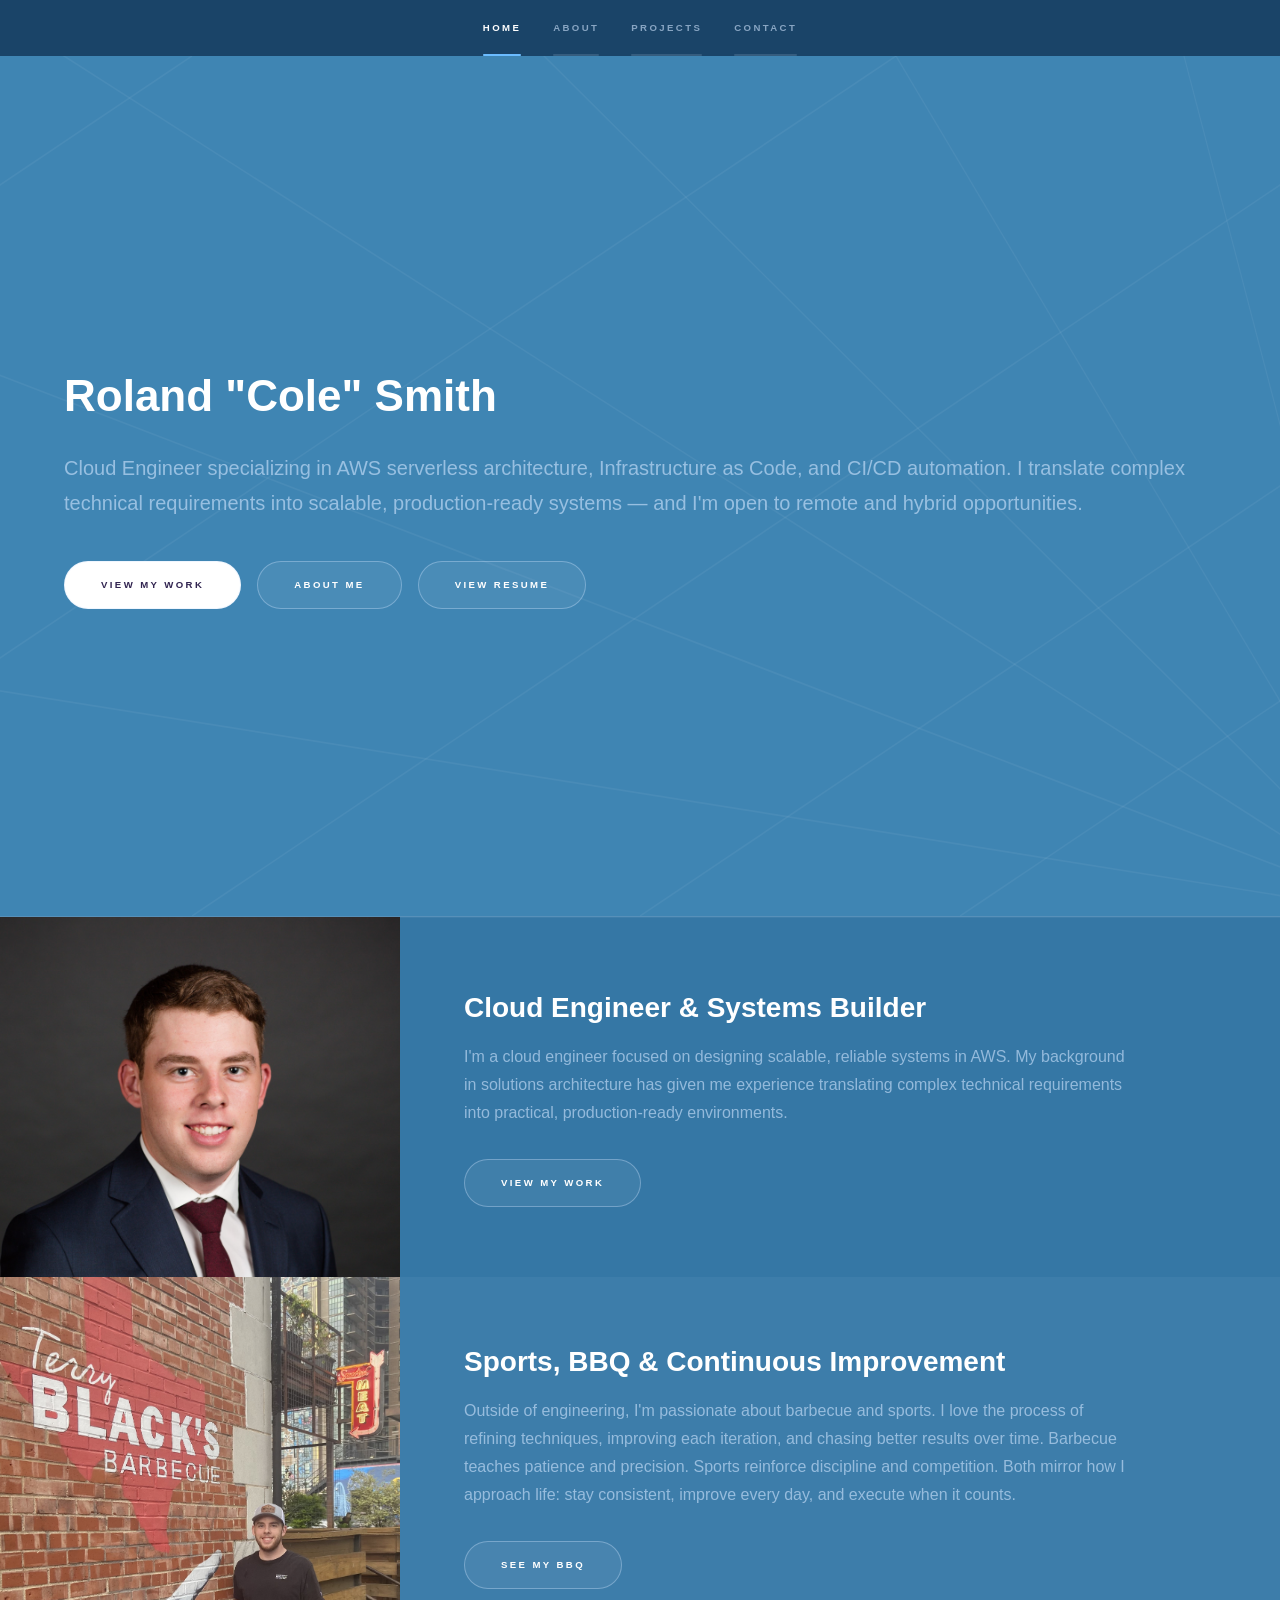
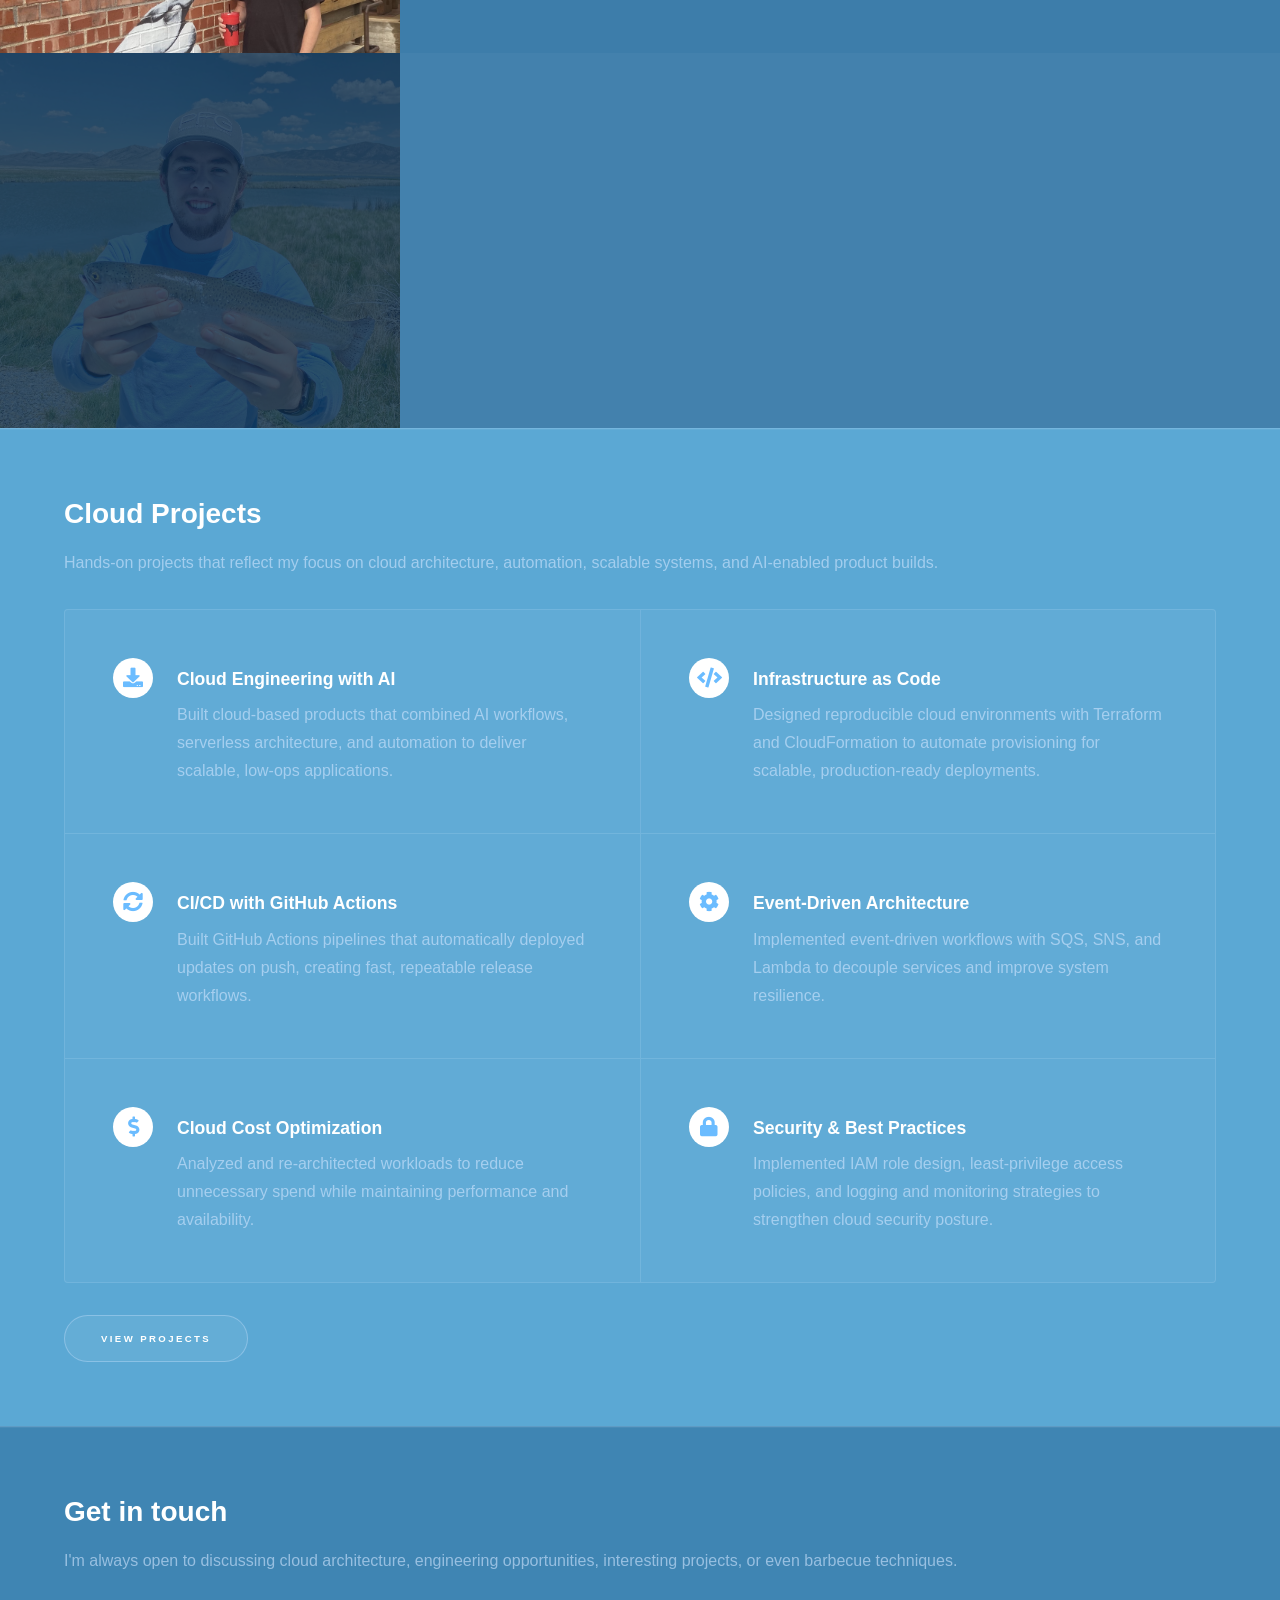
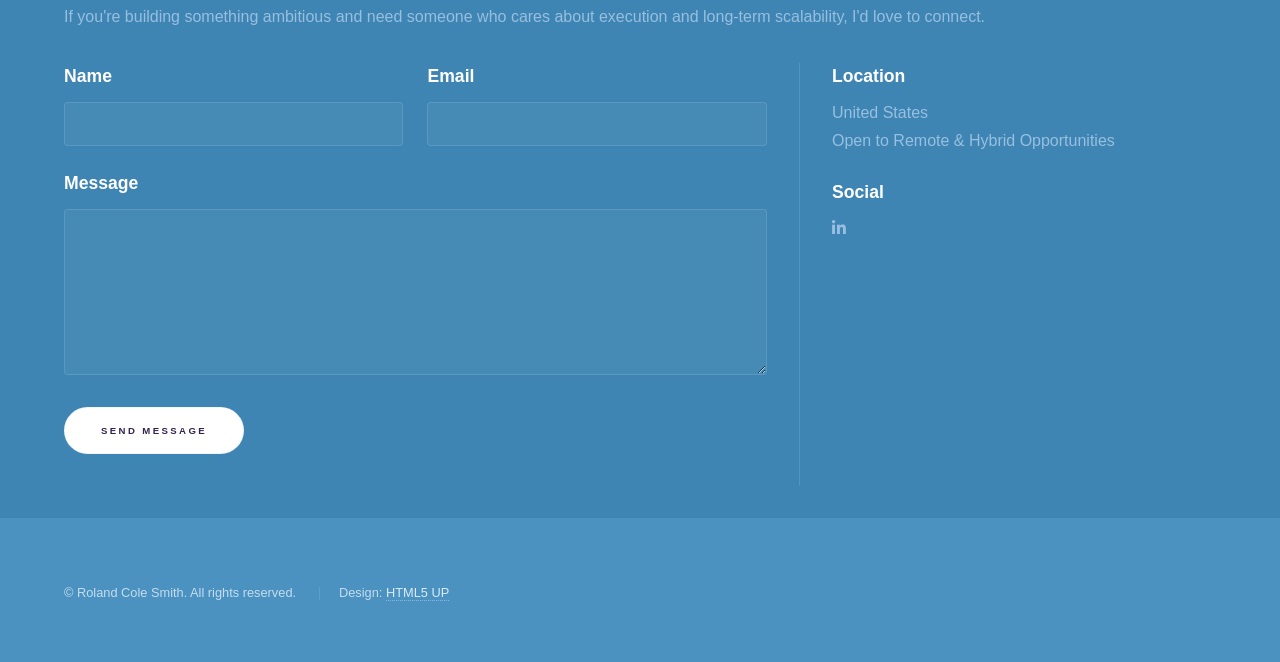
==== commit 0e7a6ba9: "changes" ====
--- a/index.html
+++ b/index.html
@@ -2,12 +2,23 @@
 
 <html>
   <head>
-    <title>Roland Cole Smith</title>
+    <title>Roland Cole Smith | Cloud Engineer & AWS Architect</title>
     <meta charset="utf-8" />
     <meta
       name="viewport"
       content="width=device-width, initial-scale=1, user-scalable=no"
     />
+    <meta
+      name="description"
+      content="Roland Cole Smith — Cloud Engineer specializing in AWS serverless architecture, Infrastructure as Code, CI/CD automation, and AI-enabled product builds. Open to remote and hybrid opportunities."
+    />
+    <meta property="og:title" content="Roland Cole Smith | Cloud Engineer" />
+    <meta
+      property="og:description"
+      content="Cloud Engineer specializing in AWS serverless architecture, IaC, and AI-enabled product builds. See live projects and architecture demos."
+    />
+    <meta property="og:type" content="website" />
+    <meta property="og:url" content="https://rolandcole.com" />
     <link
       rel="icon"
       type="image/png"
@@ -26,10 +37,10 @@
       <div class="inner">
         <nav>
           <ul>
-            <li><a href="#intro">Welcome</a></li>
-            <li><a href="#one">About Me</a></li>
+            <li><a href="#intro">Home</a></li>
+            <li><a href="#one">About</a></li>
             <li><a href="#two">Projects</a></li>
-            <li><a href="#three">Get in touch</a></li>
+            <li><a href="#three">Contact</a></li>
           </ul>
         </nav>
       </div>
@@ -42,11 +53,25 @@
         <div class="inner">
           <h1>Roland "Cole" Smith</h1>
           <p>
-            I design scalable cloud systems, build practical solutions, and
-            spend my free time perfecting barbecue and enjoying sports.
+            Cloud Engineer specializing in AWS serverless architecture,
+            Infrastructure as Code, and CI/CD automation. I translate complex
+            technical requirements into scalable, production-ready systems — and
+            I'm open to remote and hybrid opportunities.
           </p>
           <ul class="actions">
-            <li><a href="#one" class="button scrolly">Learn more</a></li>
+            <li>
+              <a href="projects.html" class="button primary">View My Work</a>
+            </li>
+            <li><a href="#one" class="button scrolly">About Me</a></li>
+            <li>
+              <a
+                href="https://drive.google.com/file/d/1pTm-ZapvXgf8PebL9ycQeM77JYozzop8/view?usp=sharing"
+                class="button"
+                target="_blank"
+                rel="noopener noreferrer"
+                >View Resume</a
+              >
+            </li>
           </ul>
         </div>
       </section>
@@ -103,19 +128,23 @@
           <a href="#" class="image"
             ><img
               src="assets/images/IMG_8150.jpeg"
-              alt="Cole holding a fish he caught while fishing in Northern Nevada."
+              alt="Cole outdoors in Northern Nevada."
               data-position="25% 25%"
           /></a>
           <div class="content">
             <div class="inner">
               <h2>Always Building</h2>
               <p>
-                Curiosity drives me. I enjoy experimenting, breaking things,
-                fixing them, and improving until they're clean, scalable,
-                resilient, and reproducible.
+                Curiosity is what drives me. Outside of work I'm building
+                personal projects, experimenting with new AWS services, and
+                tinkering until systems are clean, resilient, and reproducible.
+                The same discipline I bring to barbecue, refining technique,
+                iterating, and executing is what I bring to engineering.
               </p>
               <ul class="actions">
-                <li><a href="#two" class="button">Learn More</a></li>
+                <li>
+                  <a href="projects.html" class="button">See My Projects</a>
+                </li>
               </ul>
             </div>
           </div>
@@ -268,7 +297,7 @@
                   <h3>Location</h3>
                   <span>
                     United States<br />
-                    Open to Remote & Hybrid Opportunities
+                    Open to Remote &amp; Hybrid Opportunities
                   </span>
                 </li>
                 <li>
@@ -279,6 +308,7 @@
                         href="https://www.linkedin.com/in/rolandcolesmith/"
                         class="icon brands fa-linkedin-in"
                         target="_blank"
+                        rel="noopener noreferrer"
                         ><span class="label">LinkedIn</span></a
                       >
                     </li>
